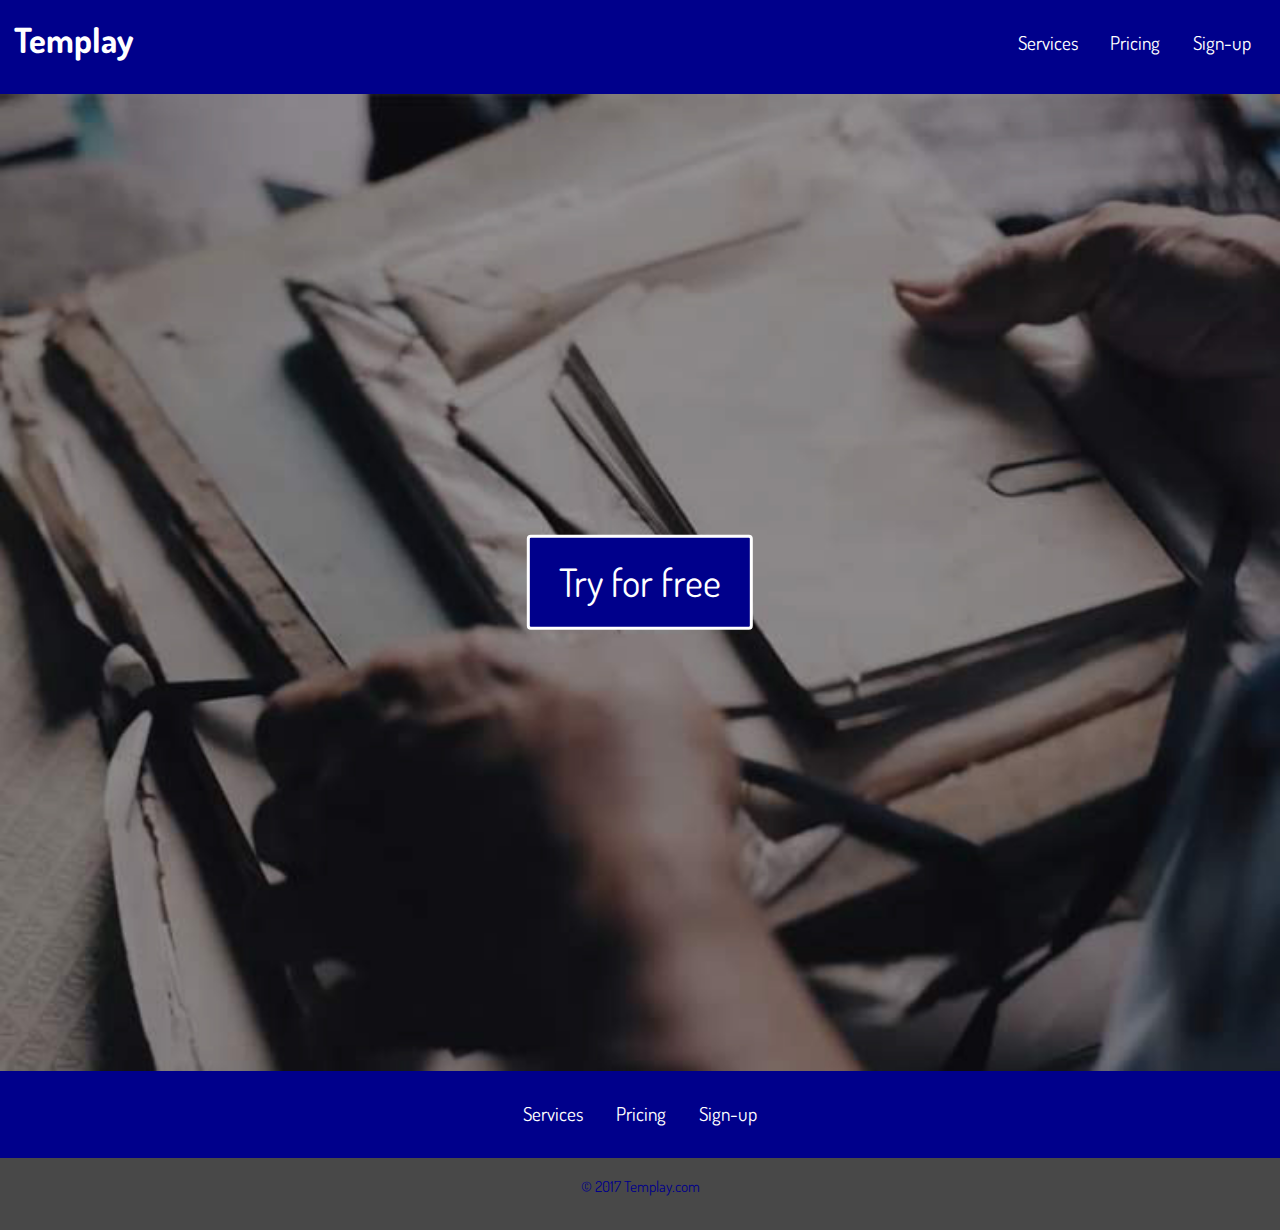
==== pricing.html @ 1aa313bf "Added rest of main content to home page" ====
<!DOCTYPE html>
<html lang="en-ca">
<head>
  <meta charset="utf-8">
  <title>Templay</title>
  <meta name="viewport" content="width=device-width,initial-scale=1">
  <meta name="handheldfriendly" content="true">
  <meta name="mobileoptimized" content="240">
  <link href="css/modules.css" rel="stylesheet">
  <link href="css/grid.css" rel="stylesheet">
  <link href="css/type.css" rel="stylesheet">
  <link href="css/main.css" rel="stylesheet">
  <link href="https://fonts.googleapis.com/css?family=Dosis:400,600" rel="stylesheet">
</head>
<body>

  <header class="grid masthead gutter-1-2 pad-t-1-2 pad-b">
    <nav>
      <h1 class="unit xs-1-3 inline halign-middle"><a href="index.html">Templay</a></h1>
      <ul class="unit xs-2-3 list-group inline right pad-t-1-2">
        <li class="inline halign-middle gutter-1-2"><a href="tour.html">Services</a></li>
        <li class="inline halign-middle gutter-1-2"><a href="pricing.html">Pricing</a></li>
        <li class="inline halign-middle gutter-1-2"><a href="sign-up.html">Sign-up</a></li>
      </ul>
    </nav>
  </header>

  <main>

  </main>

  <footer>
    <div class="relative">
      <img class="img-flex" src="images/bottom-banner-small.jpg" alt="">
      <a class="btn absolute pin-center zetta button-width text-center" href="sign-up.html">Try for free</a>
    </div>
    <div class="grid bot-nav pad-t center-content">
      <ul class="unit list-group inline">
        <li class="inline halign-middle gutter-1-2"><a href="tour.html">Services</a></li>
        <li class="inline halign-middle gutter-1-2"><a href="pricing.html">Pricing</a></li>
        <li class="inline halign-middle gutter-1-2"><a href="sign-up.html">Sign-up</a></li>
      </ul>
    </div>
    <div class="copyright center-content pad-0">
      <p class="micro push-0 pad-t-1-2">&copy; 2017 Templay.com<p>
    <div>
  </footer>

</body>
</html>
---- css/modules.css ----
/*
 * Modulifier || Code released under the UNLICENSE
 * Code under other copyrights & licenses listed below.
 * https://modulifier.web-dev.tools/#responsive;images;list-group;embed;media-object;icons;hidden;positioning;nice-lists;forms;buttons;accessibility;print
 */

@-moz-viewport { width: device-width; scale: 1; }
@-ms-viewport { width: device-width; scale: 1; }
@-o-viewport { width: device-width; scale: 1; }
@-webkit-viewport { width: device-width; scale: 1; }
@viewport { width: device-width; scale: 1; }

html {
  box-sizing: border-box;
  -moz-text-size-adjust: 100%;
  -ms-text-size-adjust: 100%;
  -webkit-text-size-adjust: 100%;
  text-size-adjust: 100%;
}

*, *::before, *::after {
  box-sizing: inherit;
}

body {
  margin: 0;
}

article,
aside,
details,
figcaption,
figure,
footer,
header,
main,
menu,
nav,
section,
summary {
  display: block;
}

audio,
canvas,
progress,
video {
  display: inline-block;
  vertical-align: baseline;
}

template {
  display: none;
}

details {
  cursor: pointer;
}

audio:not([controls]) {
  display: none;
  height: 0;
}

a,
area,
button,
input,
label,
select,
textarea,
[tabindex] {
  -ms-touch-action: manipulation;
  touch-action: manipulation;
}

img {
  border: 0;
}

.img-flex {
  display: block;
  width: 100%;
}

svg {
  fill: currentColor;
}

svg:not(:root) {
  overflow: hidden;
}

svg.img-flex {
  width: 100%;
  height: 100%;
}

.image-replacement, .ir {
  overflow: hidden;
  direction: ltr;
  text-align: left;
  text-indent: 100%;
  white-space: nowrap;
}

.list-group, .list-group-inline, .list-group--inline {
  padding-left: 0;
  list-style-type: none;
}

.list-group > dd {
  margin-left: 0;
}

.list-group-inline::before,
.list-group-inline::after,
.list-group--inline::before,
.list-group--inline::after {
  content: "";
  display: table;
}

.list-group-inline::after,
.list-group--inline::after {
  clear: both;
}

.list-group-inline > li,
.list-group--inline > li {
  display: inline-block;
}

.list-group-inline > dt,
.list-group--inline > dt {
  clear: left;
  float: left;
  width: 11em;
}

.list-group-inline > dd,
.list-group--inline > dd {
  float: left;
  min-width: 12em;
}

.embed {
  margin-left: 0;
  margin-right: 0;
  overflow: hidden;
  position: relative;
  width: 100%;
}

.embed-1by1, .embed--1by1 {
  padding-top: 100%; /* Square */
}

.embed-4by3, .embed--4by3 {
  padding-top: 75%; /* Traditional TV/computer screens */
}

.embed-iso216, .embed--iso216 {
  padding-top: 70.92%; /* A-standard paper sizes */
}

.embed-3by2, .embed--3by2 {
  padding-top: 66.6%; /* Classic 35 mm film & most digital photos, landscape */
}

.embed-2by3, .embed--2by3 {
  padding-top: 150%; /* Classic 35 mm film & most digital photos, portrait */
}

.embed-golden, .embed--golden {
  padding-top: 61.8%; /* The Golden Ratio */
}

.embed-16by9, .embed--16by9 {
  padding-top: 56.25%; /* HD TV */
}

.embed-185by100, .embed--185by100 {
  padding-top: 54.05%; /* Common widescreen cinema */
}

.embed-24by10, .embed--24by10 {
  padding-top: 41.667%; /* Widescreen cinema: 2.4:1 */
}

.embed-3by1, .embed--3by1 {
  padding-top: 33.3333%; /* Panorama photos */
}

.embed-4by1, .embed--4by1 {
  padding-top: 25%; /* Polyvision */
}

.embed-5by1, .embed--5by1 {
  padding-top: 20%; /* Really wide... */
}

.embed-item, .embed__item {
  min-height: 100%;
  left: 0;
  position: absolute;
  top: 0;
  width: 100%;
}

.media {
  overflow: hidden;
}

.media-img, .media__img {
  float: left;
}

.media-img-reversed, .media__img--reversed {
  float: right;
}

.media-img-stacked, .media__img--stacked {
  float: none;
}

.media-body, .media__body {
  overflow: hidden;
  min-width: 12em; /* Slightly less than 200px, responsiveness built in */
}

.icon {
  display: inline-block;
  position: relative;
  background: transparent none no-repeat center center;
  background-size: contain;
  vertical-align: middle;
}

.i-16, .i--16 {
  height: 16px;
  width: 16px;
}

.i-18, .i--18 {
  height: 18px;
  width: 18px;
}

.i-24, .i--24 {
  height: 24px;
  width: 24px;
}

.i-32, .i--32 {
  height: 32px;
  width: 32px;
}

.i-48, .i--48 {
  height: 48px;
  width: 48px;
}

.i-64, .i--64 {
  height: 64px;
  width: 64px;
}

.i-96, .i--96 {
  height: 96px;
  width: 96px;
}

.i-128, .i--128 {
  height: 128px;
  width: 128px;
}

.i-192, .i--192 {
  height: 192px;
  width: 192px;
}

.i-256, .i--256 {
  height: 256px;
  width: 256px;
}

.icon img,
.icon svg {
  left: 0;
  height: 100%;
  position: absolute;
  top: 0;
  width: 100%;
  fill: currentColor;
}

.icon-label {
  vertical-align: middle;
}

.icon-link,
.icon-link:focus,
.icon-link:hover {
  text-decoration: none;
}

[hidden], .hidden {
  /* stylelint-disable declaration-no-important */
  display: none !important;
  visibility: hidden !important;
  /* stylelint-enable */
}

.visually-hidden {
  height: 1px;
  margin: -1px;
  overflow: hidden;
  padding: 0;
  position: absolute;
  width: 1px;
  border: 0;
  clip: rect(0 0 0 0);
}

.visually-hidden.focusable:active, .visually-hidden.focusable:focus {
  height: auto;
  margin: 0;
  overflow: visible;
  position: static;
  width: auto;
  clip: auto;
}

.invisible {
  visibility: hidden;
}

.chop,
.crop {
  overflow: hidden;
}

.truncate {
  max-width: 100%;
  overflow: hidden;
  width: 100%;
  text-overflow: ellipsis;
  white-space: nowrap;
}

.scrollable {
  max-width: 100%;
  overflow-x: auto;
  overflow-y: hidden;
  -webkit-overflow-scrolling: touch;
}

.clearfix::after {
  content: " ";
  display: block;
  clear: both;
}

.left {
  float: left;
}

.right {
  float: right;
}

.center-text,
.center-flow {
  text-align: center;
}

.center-block {
  margin-left: auto;
  margin-right: auto;
}

.no-auto-margins,
.not-centered {
  margin-left: 0 !important;
  margin-right: 0 !important;
}

.center-content,
.center-content-vertical,
.center-contents,
.center-contents-vertical {
  display: -webkit-flex;
  display: -ms-flexbox;
  display: flex;
  -webkit-justify-content: center;
  -ms-flex-pack: center;
  justify-content: center;
  -webkit-align-items: center;
  -ms-flex-align: center;
  align-items: center;
  -webkit-align-content: center;
  -ms-flex-line-pack: center;
  align-content: center;
  -webkit-flex-direction: column wrap;
  -ms-flex-direction: column wrap;
  flex-flow: column wrap;
}

.center-content-start,
.center-content-vertical-start,
.center-contents-start,
.center-contents-vertical-start {
  display: -webkit-flex;
  display: -ms-flexbox;
  display: flex;
  -webkit-justify-content: center;
  -ms-flex-pack: center;
  justify-content: center;
  -webkit-flex-direction: column wrap;
  -ms-flex-direction: column wrap;
  flex-flow: column wrap;
}

.center-content-horizontal,
.center-contents-horizontal {
  display: -webkit-flex;
  display: -ms-flexbox;
  display: flex;
  -webkit-justify-content: center;
  -ms-flex-pack: center;
  justify-content: center;
  -webkit-align-items: center;
  -ms-flex-align: center;
  align-items: center;
  -webkit-align-content: center;
  -ms-flex-line-pack: center;
  align-content: center;
  -webkit-flex-direction: row wrap;
  -ms-flex-direction: row wrap;
  flex-flow: row wrap;
}

.inline {
  display: inline;
}

.block {
  display: block;
}

.inline-block, .ib {
  display: inline-block;
}

.valign-top {
  vertical-align: top;
}

.valign-bottom {
  vertical-align: bottom;
}

.valign-middle {
  vertical-align: middle;
}

.fixed {
  position: fixed;
}

.relative {
  position: relative;
}

[class*="pin-"],
.absolute {
  position: absolute;
}

.static {
  position: static;
}

.zindex-1 {
  z-index: 1;
}

.zindex-2 {
  z-index: 2;
}

.zindex-3 {
  z-index: 3;
}

.zindex-1000 {
  z-index: 1000;
}

.pin-top-left,
.pin-left-top,
.pin-tl,
.pin-lt {
  top: 0;
  left: 0;
}

.pin-top-right,
.pin-right-top,
.pin-tr,
.pin-rt {
  top: 0;
  right: 0;
}

.pin-bottom-left,
.pin-left-bottom,
.pin-bl,
.pin-lb {
  bottom: 0;
  left: 0;
}

.pin-bottom-right,
.pin-right-bottom,
.pin-br,
.pin-rb {
  bottom: 0;
  right: 0;
}

.pin-top-center,
.pin-center-top,
.pin-tc,
.pin-ct {
  left: 50%;
  top: 0;
  transform: translateX(-50%);
}

.pin-bottom-center,
.pin-center-bottom,
.pin-bc,
.pin-cb {
  bottom: 0;
  left: 50%;
  transform: translateX(-50%);
}

.pin-center-left,
.pin-left-center,
.pin-cl,
.pin-lc {
  left: 0;
  top: 50%;
  transform: translateY(-50%);
}

.pin-center-right,
.pin-right-center,
.pin-cr,
.pin-rc {
  right: 0;
  top: 50%;
  transform: translateY(-50%);
}

.pin-center, .pin-c {
  left: 50%;
  top: 50%;
  transform: translate(-50%, -50%);
}

.width-quarter, .w-1-4 {
  width: 25%;
}

.width-half, .w-1-2 {
  width: 50%;
}

.width-full, .w-1 {
  width: 100%;
}

.height-quarter, .h-1-4 {
  height: 25%;
}

.height-half, .h-1-2 {
  height: 50%;
}

.height-full, .h-1 {
  height: 100%;
}

ul {
  list-style-type: none;
}

ul > li::before {
  content: "·";
  float: left;
  margin-left: -1.6em;
  width: 1.3em;
  text-align: right;
}

ol {
  counter-reset: ol-simple-numbers;
  list-style-type: none;
}

ol > li::before {
  float: left;
  margin-left: -1.6em;
  width: 1.3em;
  counter-increment: ol-simple-numbers;
  content: counter(ol-simple-numbers);
  text-align: right;
}

.list-group > li::before,
.list-group-inline > li::before,
.list-group--inline > li::before {
  content: none;
}

/* stylelint-disable no-descending-specificity */

/*
 * (c) Nicolas Gallagher and Jonathan Neal of Normalize.css || MIT License
 *     https://necolas.github.io/normalize.css/
 */

button,
input,
optgroup,
select,
textarea {
  color: inherit;
  font: inherit;
  margin: 0;
}

button,
input {
  overflow: visible;
}

button,
select {
  text-transform: none;
}

button,
html [type="button"],
[type="reset"],
[type="submit"] {
  -webkit-appearance: button;
  cursor: pointer;
}

button[disabled],
html input[disabled] {
  cursor: default;
}

button::-moz-focus-inner,
input::-moz-focus-inner {
  border: 0;
  padding: 0;
}

[type="checkbox"],
[type="radio"] {
  opacity: 0;
  position: absolute;
  height: 1px;
  width: 1px;
}

[type="number"]::-webkit-inner-spin-button,
[type="number"]::-webkit-outer-spin-button {
  height: auto;
}

[type="search"]::-webkit-search-cancel-button,
[type="search"]::-webkit-search-decoration {
  -webkit-appearance: none;
}

fieldset {
  padding-left: 0;
  padding-right: 0;

  border: 0;
  border-top: 2px solid #666;
}

legend {
  color: inherit;
  display: table;
  max-width: 100%;
  padding: 0 .3em 0 0;
  white-space: normal;

  border: 0;

  font-weight: bold;
}

optgroup {
  font-weight: bold;
}

::-webkit-input-placeholder {
  color: inherit;
  opacity: .54;
}

::-webkit-file-upload-button {
  -webkit-appearance: button;
  font: inherit;
}

/* End Normalize.css code */

label,
.label-block {
  display: block;
  cursor: pointer;
}

[type="checkbox"] + label,
[type="radio"] + label,
.label-inline {
  display: inline-block;
}

input:not([type]),
[type="text"],
[type="number"],
[type="search"],
[type="url"],
[type="email"],
[type="password"],
[type="tel"],
[type="datetime-local"],
[type="month"],
[type="week"],
[type="date"],
[type="time"],
[type="range"],
select,
textarea {
  -moz-appearance: none;
  -webkit-appearance: none;
  appearance: none;
}

input,
textarea {
  display: block;
  width: 100%;

  background-color: #fff;
  border: 2px solid #666;
  border-radius: 0;

  vertical-align: middle;
}

label {
  vertical-align: middle;
}

textarea {
  max-width: 100%;
  min-height: 4em;
  overflow: auto;
}

[type="color"] {
  display: inline-block;
  width: 2em;
}

select {
  display: block;
  width: 100%;

  background-image: url("data:image/svg+xml,%3Csvg xmlns='http://www.w3.org/2000/svg' width='256' height='256' viewBox='0 0 256 256'%3E%3Cpath fill='none' stroke='%23000' stroke-miterlimit='10' stroke-width='70' d='M36.3 82.1l91.9 91.8 91.5-91.8'/%3E%3C/svg%3E");
  background-repeat: no-repeat;
  background-position: calc(100% - .4em) center;
  background-size: 18px auto;
  background-color: #fff;
  border: 2px solid #666;
  border-radius: 0;
}

[type="checkbox"] + label::before {
  content: " ";
  display: inline-block;
  height: 1.8em;
  margin-right: .3em;
  position: relative;
  vertical-align: middle;
  top: -.1em;
  width: 1.8em;

  background-color: #fff;
  background-size: cover;
  border: 2px solid #666;

  line-height: inherit;
}

[type="checkbox"]:checked + label::before {
  background-image: url("data:image/svg+xml,%3Csvg xmlns='http://www.w3.org/2000/svg' width='256' height='256' viewBox='0 0 256 256'%3E%3Cpath fill='none' stroke='%23000' stroke-miterlimit='10' stroke-width='50' d='M49.9 130.1l50.8 50.7L206.1 75.2'/%3E%3C/svg%3E");
}

[type="checkbox"]:focus + label::before {
  outline: 3px solid #000;
  z-index: 1000;
}

[type="radio"] + label::before {
  content: " ";
  display: inline-block;
  height: 1.8em;
  margin-right: .3em;
  position: relative;
  vertical-align: middle;
  top: -.1em;
  width: 1.8em;

  background-color: #fff;
  background-size: cover;
  border: 2px solid #666;
  border-radius: 50%;

  line-height: inherit;
}

[type="radio"]:checked + label::before {
  background-image: url("data:image/svg+xml,%3Csvg xmlns='http://www.w3.org/2000/svg' width='256' height='256' viewBox='0 0 256 256'%3E%3Ccircle cx='128' cy='128' r='70.4'/%3E%3C/svg%3E");
}

[type="radio"]:focus + label::before,
[type="radio"] + label:focus::before {
  box-shadow: 0 0 0 3px #000;
  z-index: 1000;
}

[type="range"] {
  border: 0;
  background-color: #fff;
}

[type="range"]::-webkit-slider-runnable-track {
  height: 6px;

  -webkit-appearance: none;
  appearance: none;
  background-color: #ccc;
  border: 0;
  border-radius: 3px;
}

[type="range"]:active::-webkit-slider-runnable-track {
  background-color: #ccc;
}

[type="range"]::-moz-range-track {
  height: 6px;

  -moz-appearance: none;
  appearance: none;
  background-color: #ccc;
  border: 0;
  border-radius: 3px;
}

[type="range"]:active::-moz-range-track {
  background-color: #ccc;
}

[type="range"]::-ms-track {
  height: 6px;

  -ms-appearance: none;
  appearance: none;
  background-color: #ccc;
  border: 0;
  border-radius: 3px;
}

[type="range"]:active::-ms-track {
  background-color: #ccc;
}

[type="range"]::-webkit-slider-thumb {
  margin-top: -4px;
  height: 16px;
  width: 16px;

  -webkit-appearance: none;
  appearance: none;
  background-color: #000;
  border: none;
  border-radius: 50%;
}

[type="range"]:hover::-webkit-slider-thumb {
  background-color: #000;
}

[type="range"]:active::-webkit-slider-thumb {
  background-color: #000;
}

[type="range"]::-moz-range-thumb {
  margin-top: -4px;
  height: 16px;
  width: 16px;

  -webkit-appearance: none;
  appearance: none;
  background-color: #000;
  border: none;
  border-radius: 50%;
}

[type="range"]:hover::-moz-range-thumb {
  background-color: #000;
}

[type="range"]:active::-moz-range-thumb {
  background-color: #000;
}

[type="range"]::-ms-thumb {
  margin-top: -4px;
  height: 16px;
  width: 16px;

  -webkit-appearance: none;
  appearance: none;
  background-color: #000;
  border: none;
  border-radius: 50%;
}

[type="range"]:hover::-ms-thumb {
  background-color: #000;
}

[type="range"]:active::-ms-thumb {
  background-color: #000;
}

[type="checkbox"].hide-custom-input + label::before,
[type="checkbox"] + .hide-custom-input::before,
[type="radio"].hide-custom-input + label::before,
[type="radio"] + .hide-custom-input::before {
  content: none;
  display: none;
}

/* stylelint-enable */

.link-box {
  display: block;
  text-decoration: none;
}

button,
.btn {
  cursor: pointer;
  display: inline-block;
  margin: 0;
  overflow: visible;
  padding: .375em .75em .42em;
  -webkit-appearance: none;
  -moz-appearance: none;
  appearance: none;
  background-color: #333;
  border-radius: 4px;
  border: 3px solid #333;
  color: #fff;
  font: inherit;
  text-decoration: none;
  text-transform: none;
}

button::-moz-focus-inner {
  border: 0;
  padding: 0;
}

button:focus,
button:hover,
.btn:focus,
.btn:hover {
  background-color: #000;
  border-color: #000;
  color: #fff;
}

button[disabled] {
  cursor: default;
}

.btn-light, .btn--light {
  background-color: #e2e2e2;
  border-color: #e2e2e2;
  color: #000;
}

.btn-light:focus,
.btn-light:hover,
.btn--light:focus,
.btn--light:hover {
  background-color: #666;
  border-color: #666;
  color: #fff;
}

.btn-ghost,
.btn--ghost {
  background-color: transparent;
  border-color: #333;
  color: #000;
}

.btn-ghost:focus,
.btn-ghost:hover,
.btn--ghost:focus,
.btn--ghost:hover {
  background-color: #e2e2e2;
  border-color: #000;
  color: #000;
}

.btn-link {
  display: inline;
  padding: 0;
  background-color: transparent;
  border-radius: 0;
  border: 0;
  color: inherit;
}

.btn-link:focus,
.btn-link:hover {
  background-color: transparent;
  color: inherit;
}

a:hover, a:active {
  outline: none;
}

a:focus,
[tabindex="0"]:focus,
details:focus,
summary:focus,
input:focus,
textarea:focus,
button:focus,
select:focus {
  outline: 3px solid #000;
  outline-offset: 0;
}

a:focus, [tabindex="0"]:focus {
  outline-offset: 3px;
}

.skip-links {
  margin: 0;
  padding: 0;
  list-style-type: none;
}

.skip-links > li::before {
  content: none; /* Remove the bullets if nice lists is selected */
}

.skip-links a,
.skip-links button {
  padding: .5em .75em;
  position: absolute;
  top: -10em;
  z-index: 10000; /* To make sure they're always on top */
  background-color: #000;
  border: 0;
  color: #fff;
  font-size: 1.125rem;
  font-weight: bold;
  text-decoration: none;
}

.skip-links a:focus,
.skip-links button:focus {
  outline-offset: 3px;
  top: 0;
}

[aria-busy="true"] {
  cursor: progress;
}

[aria-controls] {
  cursor: pointer;
}

[aria-disabled] {
  cursor: default;
}

.print-only {
  display: none;
  visibility: hidden;
}

@media print {

  .no-print {
    display: none;
    visibility: hidden;
  }

  .print-only {
    display: block;
    visibility: visible;
  }

  /*
   * (c) HTML5 Boilerplate || MIT License
   *     https://html5boilerplate.com/
   */

  /* stylelint-disable declaration-no-important */

  *, *::before, *::after, *::first-letter, *::first-line {
    background: none transparent !important;
    color: #000 !important;
    box-shadow: none !important;
    text-shadow: none !important;
  }

  /* stylelint-enable */

  a, a:visited {
    text-decoration: underline;
  }

  a[href]::after {
    content: " (" attr(href) ")";
  }

  abbr[title]::after {
    content: " (" attr(title) ")";
  }

  a[href^="#"]::after,
  a[href^="javascript:"]::after {
    content: "";
  }

  pre, blockquote {
    page-break-inside: avoid;
  }

  thead {
    display: table-header-group;
  }

  tr, img {
    page-break-inside: avoid;
  }

  p, h1, h2, h3, h4, h5, h6 {
    orphans: 3;
    widows: 3;
  }

  h1, h2, h3, h4, h5, h6 {
    page-break-after: avoid;
  }

  /* End HTML5 Boilerplate code */
}
---- css/type.css ----
/*
  Typografier || Code released under the UNLICENSE
  https://typografier.web-dev.tools/#0,100,1.3,1.067,0;38,110,1.4,1.125,1;60,120,1.5,1.125,1;90,130,1.5,1.125,1
*/

html {
  font-size: 100%;
  line-height: 1.3;
}

a {
  background-color: transparent;
  -webkit-text-decoration-skip: objects;
}

sub,
sup {
  font-size: 75%;
  line-height: 1px;
  position: relative;
  vertical-align: baseline;
}

sup {
  top: -.5em;
}

sub {
  bottom: -.25em;
}

pre,
code,
kbd,
samp {
  font-size: 100%;
}

abbr[title] {
  border-bottom: none;
  text-decoration: underline;
  text-decoration: underline dotted;
}

b,
strong {
  font-weight: bold;
}

dfn,
caption {
  font-style: italic;
}

hr {
  border: 0;
  border-top: 2px solid #000;
  height: 0;
}

table {
  border-collapse: collapse;
  border-spacing: 0;
  width: 100%;
  table-layout: fixed;
}

caption {
  text-align: left;
}

th,
td {
  border-bottom: 1px solid #000;
  text-align: left;
  vertical-align: top;
}

thead th {
  vertical-align: bottom;

  border-bottom-width: 2px;
}

.text-left {
  text-align: left;
}

.text-right {
  text-align: right;
}

.text-center {
  text-align: center;
}

.normal {
  font-weight: normal;
  font-style: normal;
}

.not-bold {
  font-weight: normal;
}

.not-italic {
  font-style: normal;
}

.bold {
  font-weight: bold;
}

.italic {
  font-style: italic;
}

.text-upper {
  text-transform: uppercase;
}

.text-lower {
  text-transform: lowercase;
}

.wrapper {
  margin-left: auto;
  margin-right: auto;
  max-width: 52em;
  width: 100%;
}

.wrapper-no-center {
  max-width: 52em;
  width: 100%;
}

.max-length {
  margin-left: auto;
  margin-right: auto;
  max-width: 36em;
  width: 100%;
}

.max-length-no-center {
  max-width: 36em;
  width: 100%;
}

h1,
h2,
h3,
h4,
h5,
h6,
p,
ul,
ol,
dl,
dd,
figure,
blockquote,
details,
hr,
fieldset,
pre,
table,
caption {
  margin: 0 0 1.3rem;
}

.yotta {
  font-size: 1.5745rem;
  line-height: 2.275rem;
}

.zetta {
  font-size: 1.4757rem;
  line-height: 1.95rem;
}

h1,
.exa {
  font-size: 1.383rem;
  line-height: 1.95rem;
}

h2,
.peta {
  font-size: 1.2962rem;
  line-height: 1.95rem;
}

h3,
.tera {
  font-size: 1.2148rem;
  line-height: 1.625rem;
}

h4,
.giga {
  font-size: 1.1385rem;
  line-height: 1.625rem;
}

h5,
.mega {
  font-size: 1.067rem;
  line-height: 1.625rem;
}

h6,
.kilo,
input,
textarea {
  font-size: 1rem;
  line-height: 1.3rem;
}

small,
.milli {
  font-size: .9372rem;
  line-height: 1.3rem;
}

.micro {
  font-size: .8784rem;
  line-height: 1.3rem;
}

ul {
  padding-left: 1em;
}

ol {
  padding-left: 1.6em;
}

input,
option,
select {
  height: calc(1.3rem + .1625rem + .1625rem);
}

[type="color"] {
  width: calc(1.3rem + .1625rem + .1625rem);
}

[type="checkbox"],
[type="radio"] {
  display: inline-block;
  height: auto;
}

.push {
  margin-bottom: 1.3rem;
}

.push-none,
.push-0 {
  margin-bottom: 0;
}

.push-double,
.push-2 {
  margin-bottom: 2.6rem;
}

.push-half,
.push-1-2 {
  margin-bottom: .65rem;
}

.push-quarter,
.push-1-4 {
  margin-bottom: .325rem;
}

.push-eighth,
.push-1-8 {
  margin-bottom: .1625rem;
}

.push-right-eighth,
.push-r-1-8 {
  margin-right: .1625rem;
}

.push-right-quarter,
.push-r-1-4 {
  margin-right: .325rem;
}

.push-right-half,
.push-r-1-2 {
  margin-right: .65rem;
}

.push-right,
.push-r {
  margin-right: 1.3rem;
}

.pad-top,
.pad-t {
  padding-top: 1.3rem;
}

.pad-bottom,
.pad-b {
  padding-bottom: 1.3rem;
}

.pad-top-double,
.pad-t-2 {
  padding-top: 2.6rem;
}

.pad-bottom-double,
.pad-b-2 {
  padding-bottom: 2.6rem;
}

.pad-top-half,
.pad-t-1-2 {
  padding-top: .65rem;
}

.pad-bottom-half,
.pad-b-1-2 {
  padding-bottom: .65rem;
}

.pad-top-quarter,
.pad-t-1-4 {
  padding-top: .325rem;
}

.pad-bottom-quarter,
.pad-b-1-4 {
  padding-bottom: .325rem;
}

.pad-top-eighth,
.pad-t-1-8 {
  padding-top: .1625rem;
}

.pad-bottom-eighth,
.pad-b-1-8 {
  padding-bottom: .1625rem;
}

.island {
  padding: 1.3rem;
}

.island-double,
.island-2 {
  padding: 2.6rem;
}

.island-half,
.island-1-2 {
  padding: .65rem;
}

.island-quarter,
.island-1-4,
td,
table th {
  padding: .325rem;
}

.island-eighth,
.island-1-8,
input:not([type="checkbox"]),
input:not([type="radio"]),
textarea {
  padding: .1625rem;
}

.gutter {
  padding-left: 1.3rem;
  padding-right: 1.3rem;
}

.gutter-double,
.gutter-2 {
  padding-left: 2.6rem;
  padding-right: 2.6rem;
}

.gutter-half,
.gutter-1-2 {
  padding-left: .65rem;
  padding-right: .65rem;
}

.gutter-quarter,
.gutter-1-4,
caption {
  padding-left: .325rem;
  padding-right: .325rem;
}

.gutter-eighth,
.gutter-1-8 {
  padding-left: .1625rem;
  padding-right: .1625rem;
}

select {
  padding: 0 .1625rem;
}

fieldset {
  padding: .325rem 0;

  border: 0;
  border-top: 2px solid #000;
}

legend {
  padding-right: .325rem;
}

@media only screen and (min-width: 38em) {

  html {
    font-size: 110%;
    line-height: 1.4;
  }

  h1,
  h2,
  h3,
  h4,
  h5,
  h6,
  p,
  ul,
  ol,
  dl,
  dd,
  figure,
  blockquote,
  details,
  hr,
  fieldset,
  pre,
  table,
  caption {
    margin: 0 0 1.4rem;
  }

  .yotta {
    font-size: 2.2807rem;
    line-height: 3.15rem;
  }

  .zetta {
    font-size: 2.0273rem;
    line-height: 2.8rem;
  }

  h1,
  .exa {
    font-size: 1.802rem;
    line-height: 2.45rem;
  }

  h2,
  .peta {
    font-size: 1.6018rem;
    line-height: 2.1rem;
  }

  h3,
  .tera {
    font-size: 1.4238rem;
    line-height: 2.1rem;
  }

  h4,
  .giga {
    font-size: 1.2656rem;
    line-height: 1.75rem;
  }

  h5,
  .mega {
    font-size: 1.125rem;
    line-height: 1.75rem;
  }

  h6,
  .kilo,
  input,
  textarea {
    font-size: 1rem;
    line-height: 1.4rem;
  }

  small,
  .milli {
    font-size: .8889rem;
    line-height: 1.4rem;
  }

  .micro {
    font-size: .7901rem;
    line-height: 1.4rem;
  }

  ul,
  ol {
    padding-left: 0;
  }

  ul ul,
  ol ul {
    padding-left: 1em;
  }

  ol ol,
  ul ol {
    padding-left: 1.6em;
  }

  .hang-punc {
    float: left;
    margin-left: -1.4em;
    text-align: right;
    width: 1.3em;
  }

  table {
    margin-left: -.35rem;
    margin-right: -.35rem;
    width: calc(100% + .35rem + .35rem);
  }

  input,
  option,
  select {
    height: calc(1.4rem + .175rem + .175rem);
  }

  [type="color"] {
    width: calc(1.4rem + .175rem + .175rem);
  }

  [type="checkbox"],
  [type="radio"] {
    display: inline-block;
    height: auto;
  }

  .push {
    margin-bottom: 1.4rem;
  }

  .push-none,
  .push-0 {
    margin-bottom: 0;
  }

  .push-double,
  .push-2 {
    margin-bottom: 2.8rem;
  }

  .push-half,
  .push-1-2 {
    margin-bottom: .7rem;
  }

  .push-quarter,
  .push-1-4 {
    margin-bottom: .35rem;
  }

  .push-eighth,
  .push-1-8 {
    margin-bottom: .175rem;
  }

  .push-right-eighth,
  .push-r-1-8 {
    margin-right: .175rem;
  }

  .push-right-quarter,
  .push-r-1-4 {
    margin-right: .35rem;
  }

  .push-right-half,
  .push-r-1-2 {
    margin-right: .7rem;
  }

  .push-right,
  .push-r {
    margin-right: 1.4rem;
  }

  .pad-top,
  .pad-t {
    padding-top: 1.4rem;
  }

  .pad-bottom,
  .pad-b {
    padding-bottom: 1.4rem;
  }

  .pad-top-double,
  .pad-t-2 {
    padding-top: 2.8rem;
  }

  .pad-bottom-double,
  .pad-b-2 {
    padding-bottom: 2.8rem;
  }

  .pad-top-half,
  .pad-t-1-2 {
    padding-top: .7rem;
  }

  .pad-bottom-half,
  .pad-b-1-2 {
    padding-bottom: .7rem;
  }

  .pad-top-quarter,
  .pad-t-1-4 {
    padding-top: .35rem;
  }

  .pad-bottom-quarter,
  .pad-b-1-4 {
    padding-bottom: .35rem;
  }

  .pad-top-eighth,
  .pad-t-1-8 {
    padding-top: .175rem;
  }

  .pad-bottom-eighth,
  .pad-b-1-8 {
    padding-bottom: .175rem;
  }

  .island {
    padding: 1.4rem;
  }

  .island-double,
  .island-2 {
    padding: 2.8rem;
  }

  .island-half,
  .island-1-2 {
    padding: .7rem;
  }

  .island-quarter,
  .island-1-4,
  td,
  table th {
    padding: .35rem;
  }

  .island-eighth,
  .island-1-8,
  input:not([type="checkbox"]),
  input:not([type="radio"]),
  textarea {
    padding: .175rem;
  }

  .gutter {
    padding-left: 1.4rem;
    padding-right: 1.4rem;
  }

  .gutter-double,
  .gutter-2 {
    padding-left: 2.8rem;
    padding-right: 2.8rem;
  }

  .gutter-half,
  .gutter-1-2 {
    padding-left: .7rem;
    padding-right: .7rem;
  }

  .gutter-quarter,
  .gutter-1-4,
  caption {
    padding-left: .35rem;
    padding-right: .35rem;
  }

  .gutter-eighth,
  .gutter-1-8 {
    padding-left: .175rem;
    padding-right: .175rem;
  }

  select {
    padding: 0 .175rem;
  }

  fieldset {
    padding: .35rem 0;

    border: 0;
    border-top: 2px solid #000;
  }

  legend {
    padding-right: .35rem;
  }

}

@media only screen and (min-width: 60em) {

  html {
    font-size: 120%;
    line-height: 1.5;
  }

  h1,
  h2,
  h3,
  h4,
  h5,
  h6,
  p,
  ul,
  ol,
  dl,
  dd,
  figure,
  blockquote,
  details,
  hr,
  fieldset,
  pre,
  table,
  caption {
    margin: 0 0 1.5rem;
  }

  .yotta {
    font-size: 2.2807rem;
    line-height: 3rem;
  }

  .zetta {
    font-size: 2.0273rem;
    line-height: 3rem;
  }

  h1,
  .exa {
    font-size: 1.802rem;
    line-height: 2.625rem;
  }

  h2,
  .peta {
    font-size: 1.6018rem;
    line-height: 2.25rem;
  }

  h3,
  .tera {
    font-size: 1.4238rem;
    line-height: 1.875rem;
  }

  h4,
  .giga {
    font-size: 1.2656rem;
    line-height: 1.875rem;
  }

  h5,
  .mega {
    font-size: 1.125rem;
    line-height: 1.5rem;
  }

  h6,
  .kilo,
  input,
  textarea {
    font-size: 1rem;
    line-height: 1.5rem;
  }

  small,
  .milli {
    font-size: .8889rem;
    line-height: 1.5rem;
  }

  .micro {
    font-size: .7901rem;
    line-height: 1.5rem;
  }

  ul,
  ol {
    padding-left: 0;
  }

  ul ul,
  ol ul {
    padding-left: 1em;
  }

  ol ol,
  ul ol {
    padding-left: 1.6em;
  }

  .hang-punc {
    float: left;
    margin-left: -1.4em;
    text-align: right;
    width: 1.3em;
  }

  table {
    margin-left: -.375rem;
    margin-right: -.375rem;
    width: calc(100% + .375rem + .375rem);
  }

  input,
  option,
  select {
    height: calc(1.5rem + .1875rem + .1875rem);
  }

  [type="color"] {
    width: calc(1.5rem + .1875rem + .1875rem);
  }

  [type="checkbox"],
  [type="radio"] {
    display: inline-block;
    height: auto;
  }

  .push {
    margin-bottom: 1.5rem;
  }

  .push-none,
  .push-0 {
    margin-bottom: 0;
  }

  .push-double,
  .push-2 {
    margin-bottom: 3rem;
  }

  .push-half,
  .push-1-2 {
    margin-bottom: .75rem;
  }

  .push-quarter,
  .push-1-4 {
    margin-bottom: .375rem;
  }

  .push-eighth,
  .push-1-8 {
    margin-bottom: .1875rem;
  }

  .push-right-eighth,
  .push-r-1-8 {
    margin-right: .1875rem;
  }

  .push-right-quarter,
  .push-r-1-4 {
    margin-right: .375rem;
  }

  .push-right-half,
  .push-r-1-2 {
    margin-right: .75rem;
  }

  .push-right,
  .push-r {
    margin-right: 1.5rem;
  }

  .pad-top,
  .pad-t {
    padding-top: 1.5rem;
  }

  .pad-bottom,
  .pad-b {
    padding-bottom: 1.5rem;
  }

  .pad-top-double,
  .pad-t-2 {
    padding-top: 3rem;
  }

  .pad-bottom-double,
  .pad-b-2 {
    padding-bottom: 3rem;
  }

  .pad-top-half,
  .pad-t-1-2 {
    padding-top: .75rem;
  }

  .pad-bottom-half,
  .pad-b-1-2 {
    padding-bottom: .75rem;
  }

  .pad-top-quarter,
  .pad-t-1-4 {
    padding-top: .375rem;
  }

  .pad-bottom-quarter,
  .pad-b-1-4 {
    padding-bottom: .375rem;
  }

  .pad-top-eighth,
  .pad-t-1-8 {
    padding-top: .1875rem;
  }

  .pad-bottom-eighth,
  .pad-b-1-8 {
    padding-bottom: .1875rem;
  }

  .island {
    padding: 1.5rem;
  }

  .island-double,
  .island-2 {
    padding: 3rem;
  }

  .island-half,
  .island-1-2 {
    padding: .75rem;
  }

  .island-quarter,
  .island-1-4,
  td,
  table th {
    padding: .375rem;
  }

  .island-eighth,
  .island-1-8,
  input:not([type="checkbox"]),
  input:not([type="radio"]),
  textarea {
    padding: .1875rem;
  }

  .gutter {
    padding-left: 1.5rem;
    padding-right: 1.5rem;
  }

  .gutter-double,
  .gutter-2 {
    padding-left: 3rem;
    padding-right: 3rem;
  }

  .gutter-half,
  .gutter-1-2 {
    padding-left: .75rem;
    padding-right: .75rem;
  }

  .gutter-quarter,
  .gutter-1-4,
  caption {
    padding-left: .375rem;
    padding-right: .375rem;
  }

  .gutter-eighth,
  .gutter-1-8 {
    padding-left: .1875rem;
    padding-right: .1875rem;
  }

  select {
    padding: 0 .1875rem;
  }

  fieldset {
    padding: .375rem 0;

    border: 0;
    border-top: 2px solid #000;
  }

  legend {
    padding-right: .375rem;
  }

}

@media only screen and (min-width: 90em) {

  html {
    font-size: 130%;
    line-height: 1.5;
  }

  h1,
  h2,
  h3,
  h4,
  h5,
  h6,
  p,
  ul,
  ol,
  dl,
  dd,
  figure,
  blockquote,
  details,
  hr,
  fieldset,
  pre,
  table,
  caption {
    margin: 0 0 1.5rem;
  }

  .yotta {
    font-size: 2.2807rem;
    line-height: 3rem;
  }

  .zetta {
    font-size: 2.0273rem;
    line-height: 3rem;
  }

  h1,
  .exa {
    font-size: 1.802rem;
    line-height: 2.625rem;
  }

  h2,
  .peta {
    font-size: 1.6018rem;
    line-height: 2.25rem;
  }

  h3,
  .tera {
    font-size: 1.4238rem;
    line-height: 1.875rem;
  }

  h4,
  .giga {
    font-size: 1.2656rem;
    line-height: 1.875rem;
  }

  h5,
  .mega {
    font-size: 1.125rem;
    line-height: 1.5rem;
  }

  h6,
  .kilo,
  input,
  textarea {
    font-size: 1rem;
    line-height: 1.5rem;
  }

  small,
  .milli {
    font-size: .8889rem;
    line-height: 1.5rem;
  }

  .micro {
    font-size: .7901rem;
    line-height: 1.5rem;
  }

  ul,
  ol {
    padding-left: 0;
  }

  ul ul,
  ol ul {
    padding-left: 1em;
  }

  ol ol,
  ul ol {
    padding-left: 1.6em;
  }

  .hang-punc {
    float: left;
    margin-left: -1.4em;
    text-align: right;
    width: 1.3em;
  }

  table {
    margin-left: -.375rem;
    margin-right: -.375rem;
    width: calc(100% + .375rem + .375rem);
  }

  input,
  option,
  select {
    height: calc(1.5rem + .1875rem + .1875rem);
  }

  [type="color"] {
    width: calc(1.5rem + .1875rem + .1875rem);
  }

  [type="checkbox"],
  [type="radio"] {
    display: inline-block;
    height: auto;
  }

  .push {
    margin-bottom: 1.5rem;
  }

  .push-none,
  .push-0 {
    margin-bottom: 0;
  }

  .push-double,
  .push-2 {
    margin-bottom: 3rem;
  }

  .push-half,
  .push-1-2 {
    margin-bottom: .75rem;
  }

  .push-quarter,
  .push-1-4 {
    margin-bottom: .375rem;
  }

  .push-eighth,
  .push-1-8 {
    margin-bottom: .1875rem;
  }

  .push-right-eighth,
  .push-r-1-8 {
    margin-right: .1875rem;
  }

  .push-right-quarter,
  .push-r-1-4 {
    margin-right: .375rem;
  }

  .push-right-half,
  .push-r-1-2 {
    margin-right: .75rem;
  }

  .push-right,
  .push-r {
    margin-right: 1.5rem;
  }

  .pad-top,
  .pad-t {
    padding-top: 1.5rem;
  }

  .pad-bottom,
  .pad-b {
    padding-bottom: 1.5rem;
  }

  .pad-top-double,
  .pad-t-2 {
    padding-top: 3rem;
  }

  .pad-bottom-double,
  .pad-b-2 {
    padding-bottom: 3rem;
  }

  .pad-top-half,
  .pad-t-1-2 {
    padding-top: .75rem;
  }

  .pad-bottom-half,
  .pad-b-1-2 {
    padding-bottom: .75rem;
  }

  .pad-top-quarter,
  .pad-t-1-4 {
    padding-top: .375rem;
  }

  .pad-bottom-quarter,
  .pad-b-1-4 {
    padding-bottom: .375rem;
  }

  .pad-top-eighth,
  .pad-t-1-8 {
    padding-top: .1875rem;
  }

  .pad-bottom-eighth,
  .pad-b-1-8 {
    padding-bottom: .1875rem;
  }

  .island {
    padding: 1.5rem;
  }

  .island-double,
  .island-2 {
    padding: 3rem;
  }

  .island-half,
  .island-1-2 {
    padding: .75rem;
  }

  .island-quarter,
  .island-1-4,
  td,
  table th {
    padding: .375rem;
  }

  .island-eighth,
  .island-1-8,
  input:not([type="checkbox"]),
  input:not([type="radio"]),
  textarea {
    padding: .1875rem;
  }

  .gutter {
    padding-left: 1.5rem;
    padding-right: 1.5rem;
  }

  .gutter-double,
  .gutter-2 {
    padding-left: 3rem;
    padding-right: 3rem;
  }

  .gutter-half,
  .gutter-1-2 {
    padding-left: .75rem;
    padding-right: .75rem;
  }

  .gutter-quarter,
  .gutter-1-4,
  caption {
    padding-left: .375rem;
    padding-right: .375rem;
  }

  .gutter-eighth,
  .gutter-1-8 {
    padding-left: .1875rem;
    padding-right: .1875rem;
  }

  select {
    padding: 0 .1875rem;
  }

  fieldset {
    padding: .375rem 0;

    border: 0;
    border-top: 2px solid #000;
  }

  legend {
    padding-right: .375rem;
  }

}
---- css/main.css ----
html {
  font-family: 'Dosis', sans-serif;
}

h1 {
  margin: 0;
}

.btn {
  background-color: darkblue;
  border-color: white;
}

.button-width {
  min-width: 10rem;
}

header {
  background-color: darkblue;
}

a {
  text-decoration: none;
  color: white;
}

.banner-text {
  color: white;
}

.white-text {
  color: white;
}

.masthead {
  background-color: darkblue;
  color: white;
}

.bot-nav {
  background-color: darkblue;
}

.copyright {
  background-color: 	#484848;
  color: white;
}

.dark-text {
  color: darkblue;
}

p {
  color: darkblue;
}

.darkbox {
  background-color: silver;
}
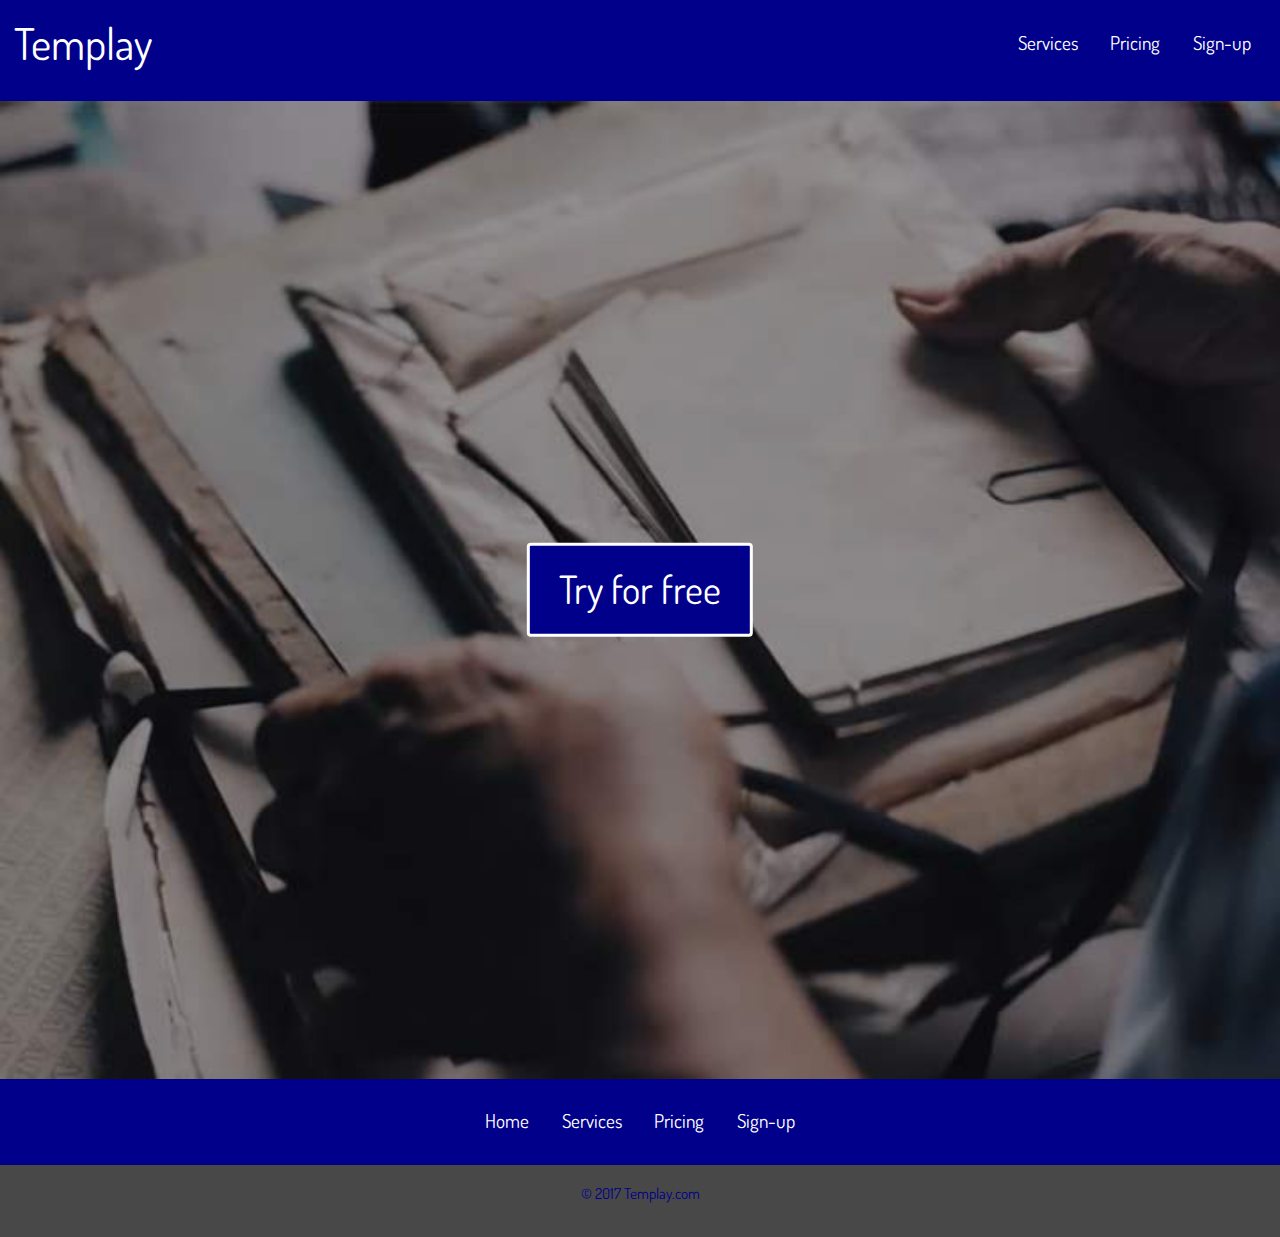
==== commit cc2d61a4: "changed h1 in header to <a>" ====
--- a/pricing.html
+++ b/pricing.html
@@ -2,7 +2,7 @@
 <html lang="en-ca">
 <head>
   <meta charset="utf-8">
-  <title>Templay</title>
+  <title>Pricing</title>
   <meta name="viewport" content="width=device-width,initial-scale=1">
   <meta name="handheldfriendly" content="true">
   <meta name="mobileoptimized" content="240">
@@ -16,7 +16,7 @@
 
   <header class="grid masthead gutter-1-2 pad-t-1-2 pad-b">
     <nav>
-      <h1 class="unit xs-1-3 inline halign-middle"><a href="index.html">Templay</a></h1>
+      <a class="unit xs-1-3 inline halign-middle yotta inline halign-middle" href="index.html">Templay</a>
       <ul class="unit xs-2-3 list-group inline right pad-t-1-2">
         <li class="inline halign-middle gutter-1-2"><a href="tour.html">Services</a></li>
         <li class="inline halign-middle gutter-1-2"><a href="pricing.html">Pricing</a></li>
@@ -36,6 +36,7 @@
     </div>
     <div class="grid bot-nav pad-t center-content">
       <ul class="unit list-group inline">
+        <li class="inline halign-middle gutter-1-2"><a href="index.html">Home</a></li>
         <li class="inline halign-middle gutter-1-2"><a href="tour.html">Services</a></li>
         <li class="inline halign-middle gutter-1-2"><a href="pricing.html">Pricing</a></li>
         <li class="inline halign-middle gutter-1-2"><a href="sign-up.html">Sign-up</a></li>
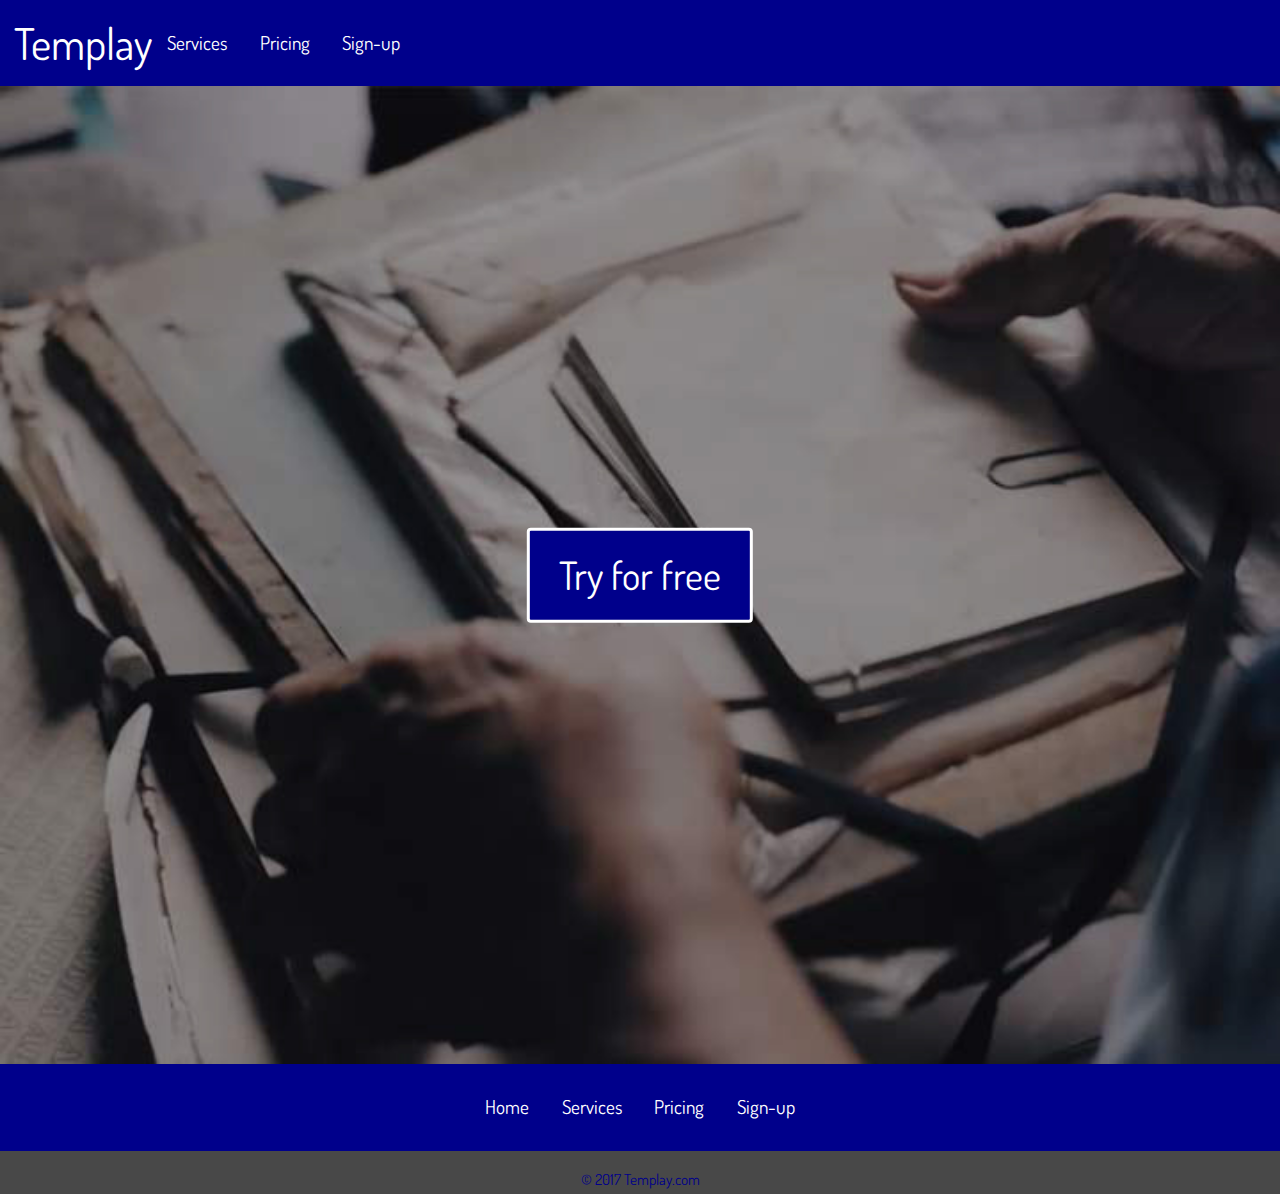
==== commit e0f36403: "fixed issue with grids and units" ====
--- a/pricing.html
+++ b/pricing.html
@@ -14,10 +14,10 @@
 </head>
 <body>
 
-  <header class="grid masthead gutter-1-2 pad-t-1-2 pad-b">
+  <header class="grid masthead pad-t-1-2 gutter-1-2">
     <nav>
-      <a class="unit xs-1-3 inline halign-middle yotta inline halign-middle" href="index.html">Templay</a>
-      <ul class="unit xs-2-3 list-group inline right pad-t-1-2">
+      <a class="unit xs-1-4 inline halign-middle yotta inline halign-middle" href="index.html">Templay</a>
+      <ul class="unit xs-3-4 list-group inline pad-t-1-2 text-right pad-r-0">
         <li class="inline halign-middle gutter-1-2"><a href="tour.html">Services</a></li>
         <li class="inline halign-middle gutter-1-2"><a href="pricing.html">Pricing</a></li>
         <li class="inline halign-middle gutter-1-2"><a href="sign-up.html">Sign-up</a></li>
@@ -43,8 +43,8 @@
       </ul>
     </div>
     <div class="copyright center-content pad-0">
-      <p class="micro push-0 pad-t-1-2">&copy; 2017 Templay.com<p>
-    <div>
+      <p class="micro push-0 pad-t-1-2">&copy; 2017 Templay.com</p>
+    </div>
   </footer>
 
 </body>
--- a/css/grid.css
+++ b/css/grid.css
@@ -0,0 +1,496 @@
+/*
+  Gridifier || Code released under the UNLICENSE
+  https://gridifier.web-dev.tools/#xs,4,0,0,0;s,4,25,0,0;m,4,38,1,1;l,4,60,1,1
+*/
+
+.grid {
+  margin: 0;
+  padding: 0;
+  letter-spacing: -.31em;
+  text-rendering: optimizeSpeed;
+  display: -webkit-flex;
+  display: -ms-flexbox;
+  display: flex;
+  -webkit-flex-flow: row wrap;
+  -ms-flex-flow: row wrap;
+  flex-flow: row wrap;
+}
+
+.grid-bottom {
+  -webkit-align-items: flex-end;
+  -ms-align-items: flex-end;
+  align-items: flex-end;
+}
+
+.grid-middle {
+  -webkit-align-items: center;
+  -ms-align-items: center;
+  align-items: center;
+}
+
+.grid-stretch {
+  -webkit-align-items: stretch;
+  -ms-align-items: stretch;
+  align-items: stretch;
+}
+
+.opera-only :-o-prefocus,
+.grid {
+  word-spacing: -.43em;
+}
+
+.unit {
+  letter-spacing: normal;
+  text-rendering: auto;
+  vertical-align: top;
+  word-spacing: normal;
+  display: inline-block;
+  visibility: visible;
+}
+
+.grid-bottom .unit {
+  vertical-align: bottom;
+}
+
+.grid-middle .unit {
+  vertical-align: middle;
+}
+
+[class*="unit-push-"],
+[class*="unit-pull-"] {
+  position: relative;
+}
+
+.unit-xs-hidden {
+  display: none;
+  visibility: hidden;
+}
+
+.unit-xs-centered {
+  margin: 0 auto;
+}
+
+.unit-xs-1,
+.xs-1 {
+  display: block;
+  visibility: visible;
+  width: 100%;
+}
+
+.unit-xs-1-2,
+.xs-1-2 {
+  width: 50%;
+}
+
+.unit-xs-1-3,
+.xs-1-3 {
+  width: 33.3333%;
+}
+
+.unit-xs-2-3,
+.xs-2-3 {
+  width: 66.6667%;
+}
+
+.unit-xs-1-4,
+.xs-1-4 {
+  width: 25%;
+}
+
+.unit-xs-3-4,
+.xs-3-4 {
+  width: 75%;
+}
+
+.unit-xs-1-2,
+.xs-1-2,
+.unit-xs-1-3,
+.xs-1-3,
+.unit-xs-2-3,
+.xs-2-3,
+.unit-xs-1-4,
+.xs-1-4,
+.unit-xs-3-4,
+.xs-3-4 {
+  display: inline-block;
+  visibility: visible;
+}
+
+@media only screen and (min-width: 25em) {
+
+  .unit-s-hidden {
+    display: none;
+    visibility: hidden;
+  }
+
+  .unit-s-centered {
+    margin: 0 auto;
+  }
+
+  .unit-s-1,
+  .s-1 {
+    display: block;
+    visibility: visible;
+    width: 100%;
+  }
+
+  .unit-s-1-2,
+  .s-1-2 {
+    width: 50%;
+  }
+
+  .unit-s-1-3,
+  .s-1-3 {
+    width: 33.3333%;
+  }
+
+  .unit-s-2-3,
+  .s-2-3 {
+    width: 66.6667%;
+  }
+
+  .unit-s-1-4,
+  .s-1-4 {
+    width: 25%;
+  }
+
+  .unit-s-3-4,
+  .s-3-4 {
+    width: 75%;
+  }
+
+  .unit-s-1-2,
+  .s-1-2,
+  .unit-s-1-3,
+  .s-1-3,
+  .unit-s-2-3,
+  .s-2-3,
+  .unit-s-1-4,
+  .s-1-4,
+  .unit-s-3-4,
+  .s-3-4 {
+    display: inline-block;
+    visibility: visible;
+  }
+
+}
+
+@media only screen and (min-width: 38em) {
+
+  .unit-m-hidden {
+    display: none;
+    visibility: hidden;
+  }
+
+  .unit-m-centered {
+    margin: 0 auto;
+  }
+
+  .unit-m-1,
+  .m-1 {
+    display: block;
+    visibility: visible;
+    width: 100%;
+  }
+
+  .unit-offset-m-0 {
+    margin-left: 0;
+  }
+
+  .unit-push-m-0,
+  .unit-pull-m-0 {
+    left: 0;
+  }
+
+  .unit-m-1-2,
+  .m-1-2 {
+    width: 50%;
+  }
+
+  .unit-offset-m-1-2 {
+    margin-left: 50%;
+  }
+
+  .unit-push-m-1-2 {
+    left: 50%;
+  }
+
+  .unit-pull-m-1-2 {
+    left: -50%;
+  }
+
+  .unit-m-1-3,
+  .m-1-3 {
+    width: 33.3333%;
+  }
+
+  .unit-offset-m-1-3 {
+    margin-left: 33.3333%;
+  }
+
+  .unit-push-m-1-3 {
+    left: 33.3333%;
+  }
+
+  .unit-pull-m-1-3 {
+    left: -33.3333%;
+  }
+
+  .unit-m-2-3,
+  .m-2-3 {
+    width: 66.6667%;
+  }
+
+  .unit-offset-m-2-3 {
+    margin-left: 66.6667%;
+  }
+
+  .unit-push-m-2-3 {
+    left: 66.6667%;
+  }
+
+  .unit-pull-m-2-3 {
+    left: -66.6667%;
+  }
+
+  .unit-m-1-4,
+  .m-1-4 {
+    width: 25%;
+  }
+
+  .unit-offset-m-1-4 {
+    margin-left: 25%;
+  }
+
+  .unit-push-m-1-4 {
+    left: 25%;
+  }
+
+  .unit-pull-m-1-4 {
+    left: -25%;
+  }
+
+  .unit-m-3-4,
+  .m-3-4 {
+    width: 75%;
+  }
+
+  .unit-offset-m-3-4 {
+    margin-left: 75%;
+  }
+
+  .unit-push-m-3-4 {
+    left: 75%;
+  }
+
+  .unit-pull-m-3-4 {
+    left: -75%;
+  }
+
+  .unit-m-1-2,
+  .m-1-2,
+  .unit-m-1-3,
+  .m-1-3,
+  .unit-m-2-3,
+  .m-2-3,
+  .unit-m-1-4,
+  .m-1-4,
+  .unit-m-3-4,
+  .m-3-4 {
+    display: inline-block;
+    visibility: visible;
+  }
+
+}
+
+@media only screen and (min-width: 60em) {
+
+  .unit-l-hidden {
+    display: none;
+    visibility: hidden;
+  }
+
+  .unit-l-centered {
+    margin: 0 auto;
+  }
+
+  .unit-l-1,
+  .l-1 {
+    display: block;
+    visibility: visible;
+    width: 100%;
+  }
+
+  .unit-offset-l-0 {
+    margin-left: 0;
+  }
+
+  .unit-push-l-0,
+  .unit-pull-l-0 {
+    left: 0;
+  }
+
+  .unit-l-1-2,
+  .l-1-2 {
+    width: 50%;
+  }
+
+  .unit-offset-l-1-2 {
+    margin-left: 50%;
+  }
+
+  .unit-push-l-1-2 {
+    left: 50%;
+  }
+
+  .unit-pull-l-1-2 {
+    left: -50%;
+  }
+
+  .unit-l-1-3,
+  .l-1-3 {
+    width: 33.3333%;
+  }
+
+  .unit-offset-l-1-3 {
+    margin-left: 33.3333%;
+  }
+
+  .unit-push-l-1-3 {
+    left: 33.3333%;
+  }
+
+  .unit-pull-l-1-3 {
+    left: -33.3333%;
+  }
+
+  .unit-l-2-3,
+  .l-2-3 {
+    width: 66.6667%;
+  }
+
+  .unit-offset-l-2-3 {
+    margin-left: 66.6667%;
+  }
+
+  .unit-push-l-2-3 {
+    left: 66.6667%;
+  }
+
+  .unit-pull-l-2-3 {
+    left: -66.6667%;
+  }
+
+  .unit-l-1-4,
+  .l-1-4 {
+    width: 25%;
+  }
+
+  .unit-offset-l-1-4 {
+    margin-left: 25%;
+  }
+
+  .unit-push-l-1-4 {
+    left: 25%;
+  }
+
+  .unit-pull-l-1-4 {
+    left: -25%;
+  }
+
+  .unit-l-3-4,
+  .l-3-4 {
+    width: 75%;
+  }
+
+  .unit-offset-l-3-4 {
+    margin-left: 75%;
+  }
+
+  .unit-push-l-3-4 {
+    left: 75%;
+  }
+
+  .unit-pull-l-3-4 {
+    left: -75%;
+  }
+
+  .unit-l-1-2,
+  .l-1-2,
+  .unit-l-1-3,
+  .l-1-3,
+  .unit-l-2-3,
+  .l-2-3,
+  .unit-l-1-4,
+  .l-1-4,
+  .unit-l-3-4,
+  .l-3-4 {
+    display: inline-block;
+    visibility: visible;
+  }
+
+}
+
+.unit-content-distribute,
+.content-distribute {
+  display: -ms-flexbox;
+  display: -webkit-flex;
+  display: flex;
+  -ms-flex-direction: column;
+  -webkit-flex-direction: column;
+  flex-direction: column;
+  -ms-flex-pack: justify;
+  -webkit-justify-content: space-between;
+  justify-content: space-between;
+}
+
+.unit-content-center,
+.unit-content-center-vertical {
+  display: -webkit-flex;
+  display: -ms-flexbox;
+  display: flex;
+  -webkit-justify-content: center;
+  -ms-flex-pack: center;
+  justify-content: center;
+  -webkit-align-items: center;
+  -ms-flex-align: center;
+  align-items: center;
+  -webkit-align-content: center;
+  -ms-flex-line-pack: center;
+  align-content: center;
+  -webkit-flex-direction: column wrap;
+  -ms-flex-direction: column wrap;
+  flex-flow: column wrap;
+}
+
+.unit-content-center-horizontal {
+  display: -webkit-flex;
+  display: -ms-flexbox;
+  display: flex;
+  -webkit-justify-content: center;
+  -ms-flex-pack: center;
+  justify-content: center;
+  -webkit-align-items: center;
+  -ms-flex-align: center;
+  align-items: center;
+  -webkit-align-content: center;
+  -ms-flex-line-pack: center;
+  align-content: center;
+  -webkit-flex-direction: row wrap;
+  -ms-flex-direction: row wrap;
+  flex-flow: row wrap;
+}
+
+.content-fill,
+.content-stretch {
+  -ms-flex-grow: 2;
+  -webkit-flex-grow: 2;
+  flex-grow: 2;
+  max-width: 100%; /* @bugfix: IE 10, 11 */
+}
+
+.content-shrink {
+  -ms-align-self: center;
+  -webkit-align-self: center;
+  align-self: center;
+}
--- a/css/main.css
+++ b/css/main.css
@@ -1,5 +1,5 @@
 html {
-  font-family: 'Dosis', sans-serif;
+  font-family: "Dosis", sans-serif;
 }
 
 h1 {
@@ -8,6 +8,11 @@
 
 .btn {
   background-color: darkblue;
+  border-color: white;
+}
+
+.btn:hover {
+  background-color: steelblue;
   border-color: white;
 }
 
@@ -22,6 +27,10 @@
 a {
   text-decoration: none;
   color: white;
+}
+
+a:hover {
+  color: steelblue;
 }
 
 .banner-text {
@@ -42,7 +51,7 @@
 }
 
 .copyright {
-  background-color: 	#484848;
+  background-color: #484848;
   color: white;
 }
 
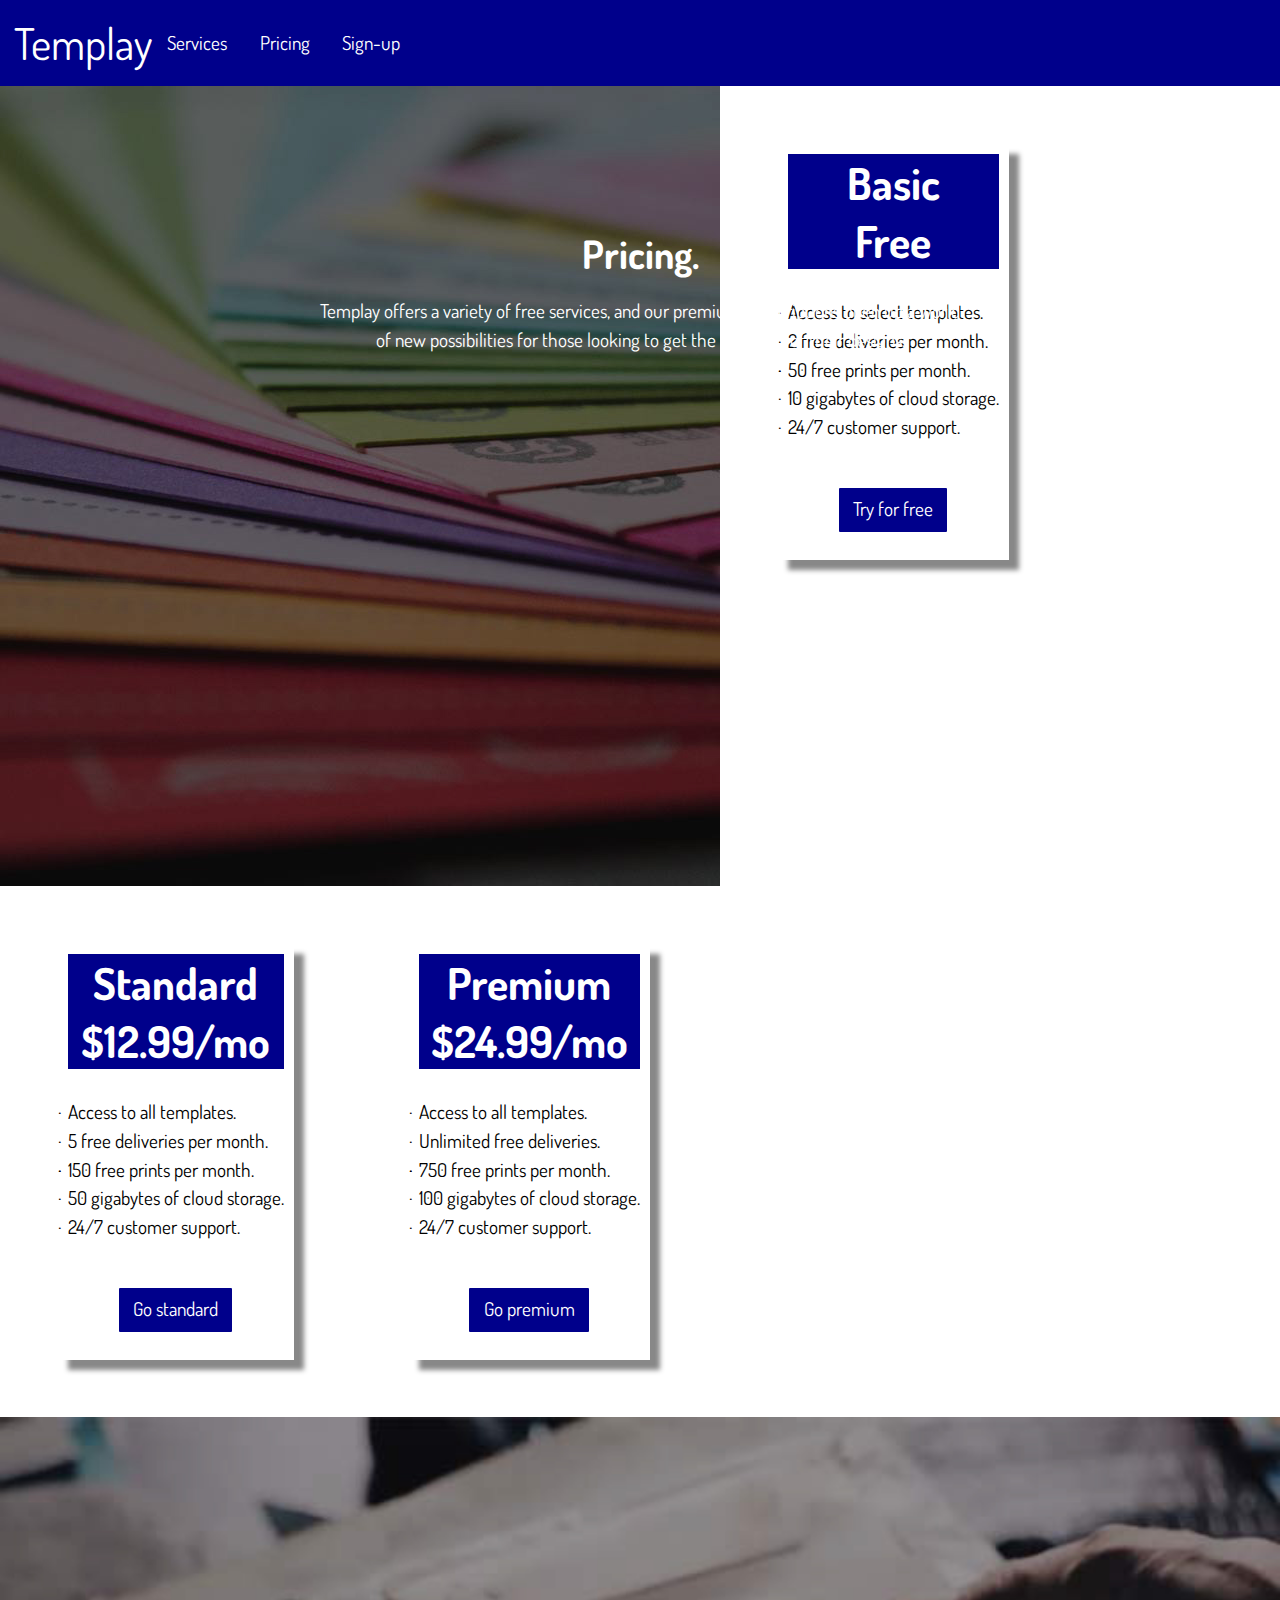
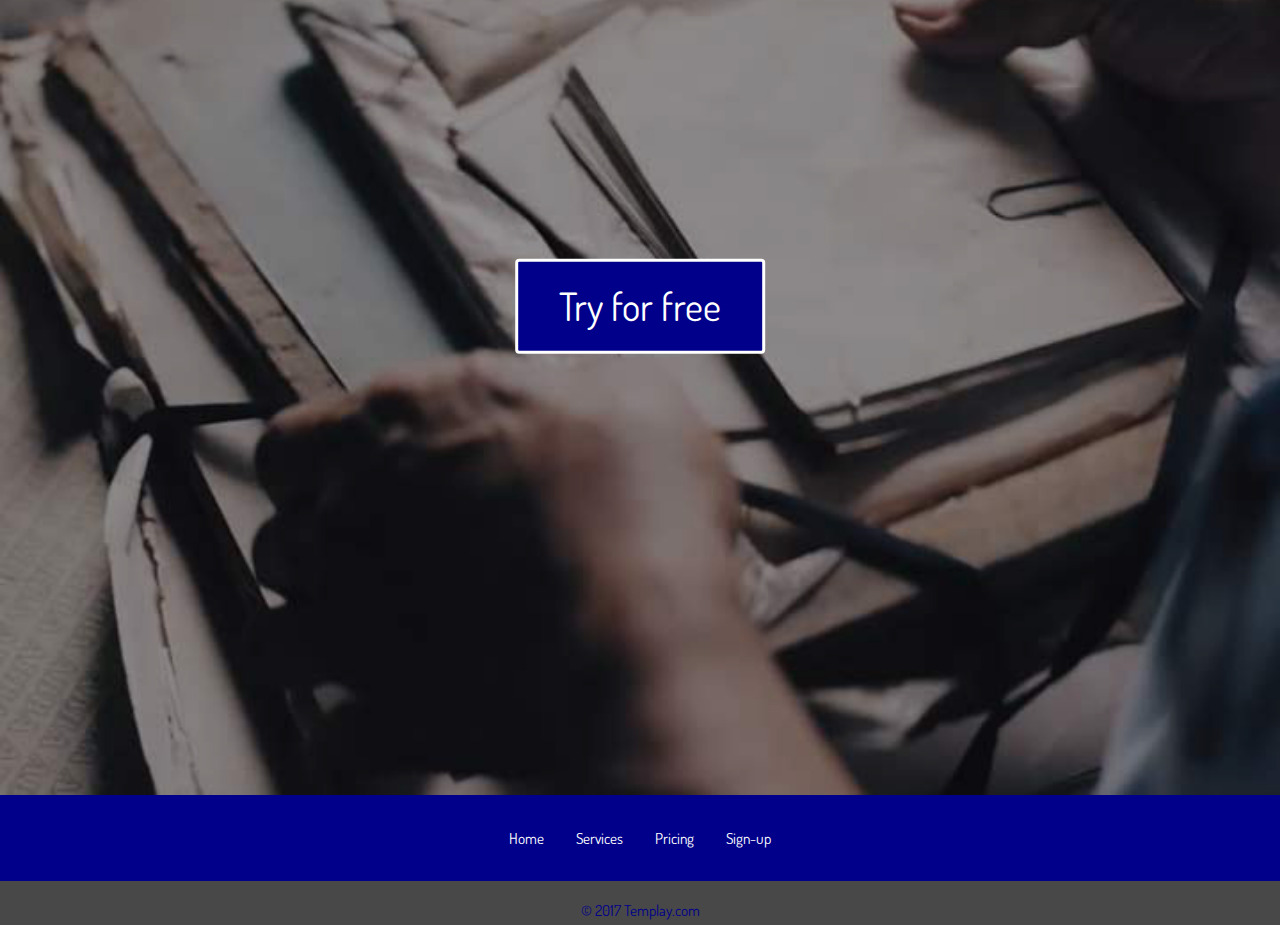
==== commit 3c55fb13: "added pricing cards to pricing page" ====
--- a/pricing.html
+++ b/pricing.html
@@ -25,27 +25,103 @@
     </nav>
   </header>
 
-  <main>
+  <main class="grid">
+    <div class="pad-0">
+      <img class="img-flex relative" src="images/pricing-banner-small.jpg" alt="">
+      <div class="unit absolute pin-center text-center height-half">
+        <h1 class="banner-text push-1-2 zetta bold">Pricing.</h1>
+        <p class="banner-text">Templay offers a variety of free services, and our premium subscriptions open up a world of new possibilities for those looking to get the most out of their designs.</p>
+      </div>
+    </div>
+
+    <div class="island-2">
+      <article class="article card grid center-content pad-t-2 push-2 xs-1">
+        <div class="unit xs-1">
+          <h2 class="yotta text-center masthead push-0">Basic</h2>
+          <h3 class="yotta text-center masthead">Free</h3>
+        </div>
+        <div class="unit xs-1">
+          <ul>
+            <li>Access to select templates.</li>
+            <li>2 free deliveries per month.<li>
+            <li>50 free prints per month.</li>
+            <li>10 gigabytes of cloud storage.</li>
+            <li>24/7 customer support.</li>
+          </ul>
+          <div class="island-1-2 center-content">
+            <div class="unit">
+              <a class="btn" href="sign-up.html">Try for free</a>
+            </div>
+          </div>
+        </div>
+      </article>
+    </div>
+
+    <div class="island-2">
+      <article class="article card grid center-content pad-t-2 push-2 xs-1">
+        <div class="unit xs-1">
+          <h2 class="yotta text-center masthead push-0">Standard</h2>
+          <h3 class="yotta text-center masthead">$12.99/mo</h3>
+        </div>
+        <div class="unit xs-1">
+          <ul>
+            <li>Access to all templates.</li>
+            <li>5 free deliveries per month.<li>
+            <li>150 free prints per month.</li>
+            <li>50 gigabytes of cloud storage.</li>
+            <li>24/7 customer support.</li>
+          </ul>
+          <div class="island-1-2 center-content">
+            <div class="unit">
+              <a class="btn" href="sign-up.html">Go standard</a>
+            </div>
+          </div>
+        </div>
+      </article>
+    </div>
+
+    <div class="island-2">
+      <article class="article card grid center-content pad-t-2 push-2 xs-1">
+        <div class="unit xs-1">
+          <h2 class="yotta text-center masthead push-0">Premium</h2>
+          <h3 class="yotta text-center masthead">$24.99/mo</h3>
+        </div>
+        <div class="unit xs-1">
+          <ul>
+            <li>Access to all templates.</li>
+            <li>Unlimited free deliveries.<li>
+            <li>750 free prints per month.</li>
+            <li>100 gigabytes of cloud storage.</li>
+            <li>24/7 customer support.</li>
+          </ul>
+          <div class="island-1-2 center-content">
+            <div class="unit">
+              <a class="btn" href="sign-up.html">Go premium</a>
+            </div>
+          </div>
+        </div>
+      </article>
+    </div>
 
   </main>
 
-  <footer>
-    <div class="relative">
-      <img class="img-flex" src="images/bottom-banner-small.jpg" alt="">
-      <a class="btn absolute pin-center zetta button-width text-center" href="sign-up.html">Try for free</a>
-    </div>
-    <div class="grid bot-nav pad-t center-content">
-      <ul class="unit list-group inline">
-        <li class="inline halign-middle gutter-1-2"><a href="index.html">Home</a></li>
-        <li class="inline halign-middle gutter-1-2"><a href="tour.html">Services</a></li>
-        <li class="inline halign-middle gutter-1-2"><a href="pricing.html">Pricing</a></li>
-        <li class="inline halign-middle gutter-1-2"><a href="sign-up.html">Sign-up</a></li>
-      </ul>
-    </div>
-    <div class="copyright center-content pad-0">
-      <p class="micro push-0 pad-t-1-2">&copy; 2017 Templay.com</p>
-    </div>
-  </footer>
+    <footer>
+      <div class="relative">
+        <img class="img-flex" src="images/bottom-banner-small.jpg" alt="">
+        <a class="unit btn absolute pin-center zetta button-width text-center" href="sign-up.html">Try for free</a>
+      </div>
+      <div class="grid bot-nav pad-t center-content">
+        <ul class="unit list-group inline micro">
+          <li class="inline halign-middle gutter-1-2"><a href="index.html">Home</a></li>
+          <li class="inline halign-middle gutter-1-2"><a href="tour.html">Services</a></li>
+          <li class="inline halign-middle gutter-1-2"><a href="pricing.html">Pricing</a></li>
+          <li class="inline halign-middle gutter-1-2"><a href="sign-up.html">Sign-up</a></li>
+        </ul>
+      </div>
+      <div class="copyright center-content pad-0">
+        <p class="unit micro push-0 pad-t-1-2">&copy; 2017 Templay.com</p>
+      </div>
+    </footer>
 
-</body>
-</html>
+  </body>
+  </html>
--- a/css/main.css
+++ b/css/main.css
@@ -1,5 +1,5 @@
 html {
-  font-family: "Dosis", sans-serif;
+  font-family: Dosis, sans-serif;
 }
 
 h1 {
@@ -17,7 +17,7 @@
 }
 
 .button-width {
-  min-width: 10rem;
+  min-width: 13rem;
 }
 
 header {
@@ -66,3 +66,10 @@
 .darkbox {
   background-color: silver;
 }
+
+.article {
+  display: block;
+  margin: auto;
+  box-shadow: 10px 10px 5px #888888;
+  padding: 10px;
+}
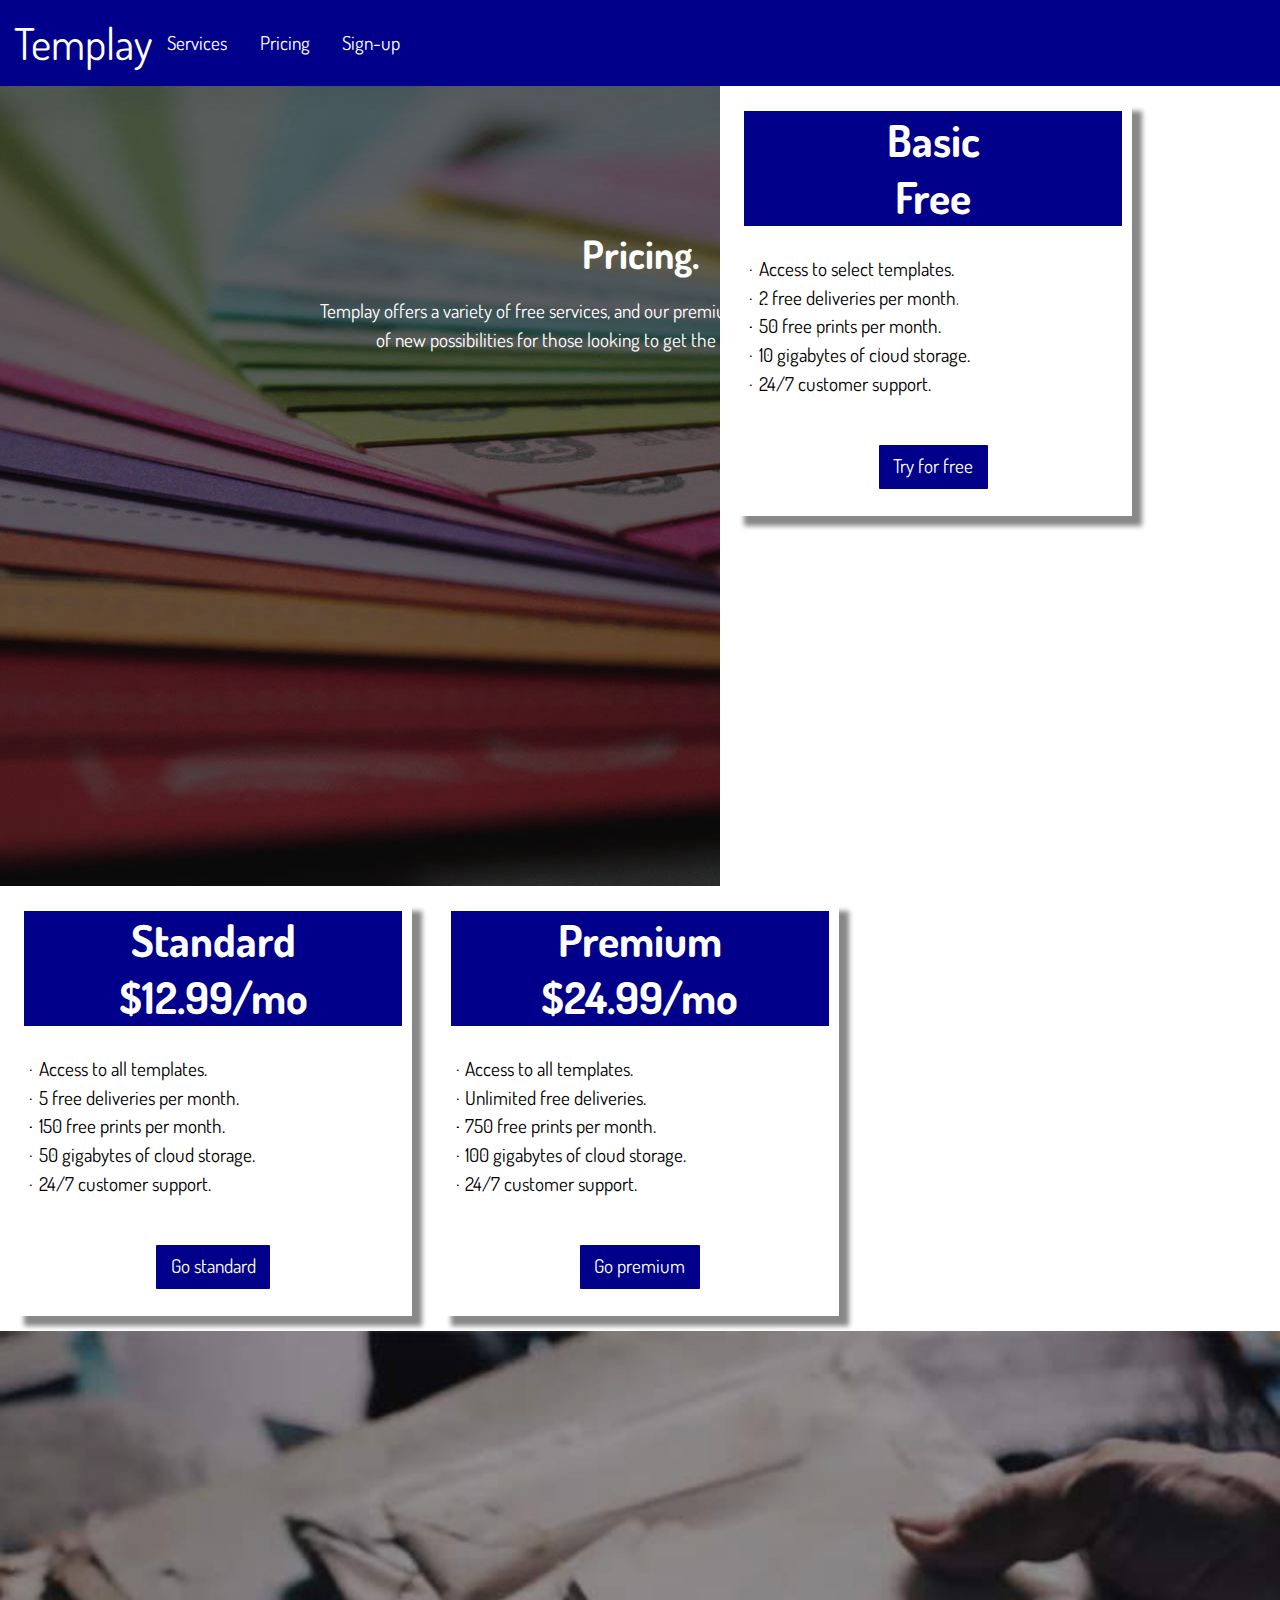
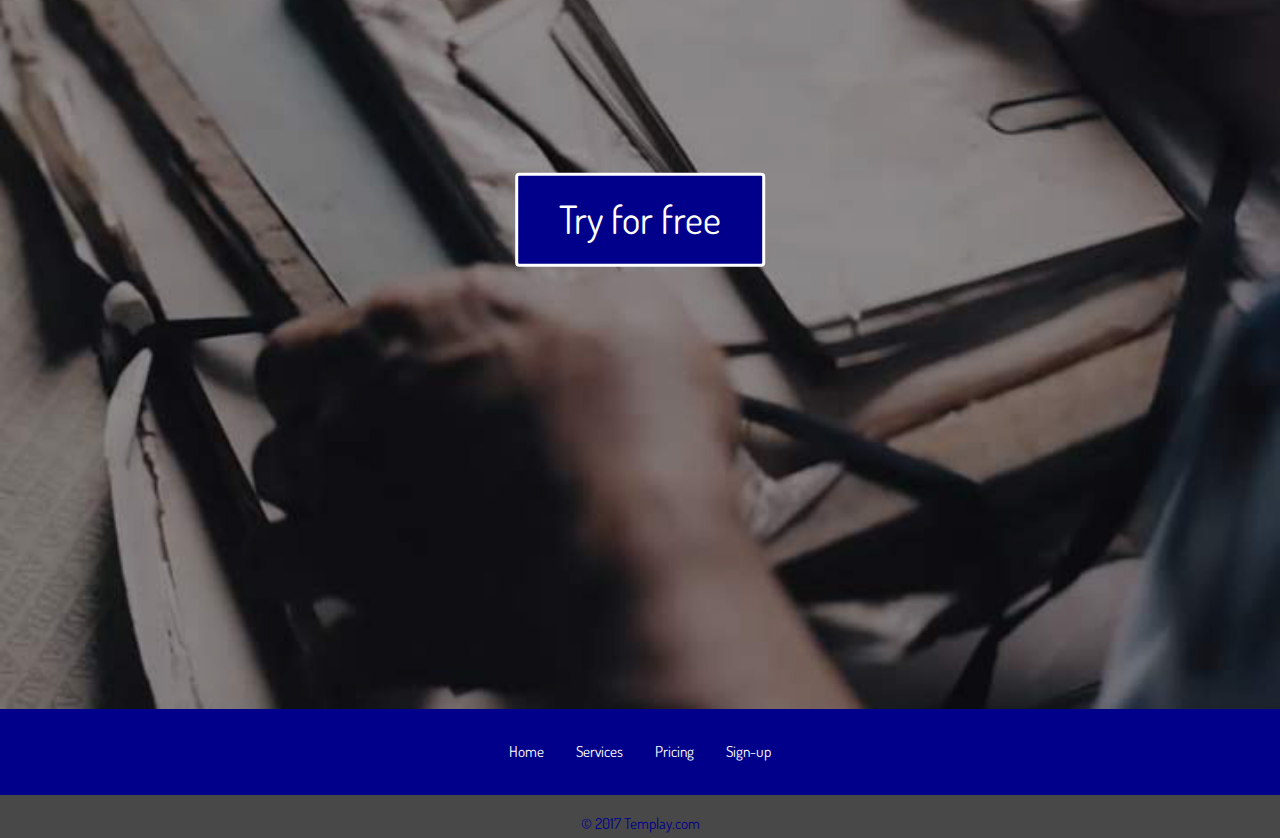
==== commit 78b57be5: "fixed cards and started adding mq sizing" ====
--- a/pricing.html
+++ b/pricing.html
@@ -34,14 +34,14 @@
       </div>
     </div>
 
-    <div class="island-2">
+    <div class="island-1-2 xs-1 s-1 m-1 l-1-3 xl-1-3">
       <article class="article card grid center-content pad-t-2 push-2 xs-1">
         <div class="unit xs-1">
           <h2 class="yotta text-center masthead push-0">Basic</h2>
           <h3 class="yotta text-center masthead">Free</h3>
         </div>
         <div class="unit xs-1">
-          <ul>
+          <ul class="gutter-1-2">
             <li>Access to select templates.</li>
             <li>2 free deliveries per month.<li>
             <li>50 free prints per month.</li>
@@ -57,14 +57,14 @@
       </article>
     </div>
 
-    <div class="island-2">
+    <div class="island-1-2 xs-1 s-1 m-1 l-1-3 xl-1-3">
       <article class="article card grid center-content pad-t-2 push-2 xs-1">
         <div class="unit xs-1">
           <h2 class="yotta text-center masthead push-0">Standard</h2>
           <h3 class="yotta text-center masthead">$12.99/mo</h3>
         </div>
         <div class="unit xs-1">
-          <ul>
+          <ul class="gutter-1-2">
             <li>Access to all templates.</li>
             <li>5 free deliveries per month.<li>
             <li>150 free prints per month.</li>
@@ -80,14 +80,14 @@
       </article>
     </div>
 
-    <div class="island-2">
+    <div class="island-1-2 xs-1 s-1 m-1 l-1-3 xl-1-3">
       <article class="article card grid center-content pad-t-2 push-2 xs-1">
         <div class="unit xs-1">
           <h2 class="yotta text-center masthead push-0">Premium</h2>
           <h3 class="yotta text-center masthead">$24.99/mo</h3>
         </div>
         <div class="unit xs-1">
-          <ul>
+          <ul class="gutter-1-2">
             <li>Access to all templates.</li>
             <li>Unlimited free deliveries.<li>
             <li>750 free prints per month.</li>
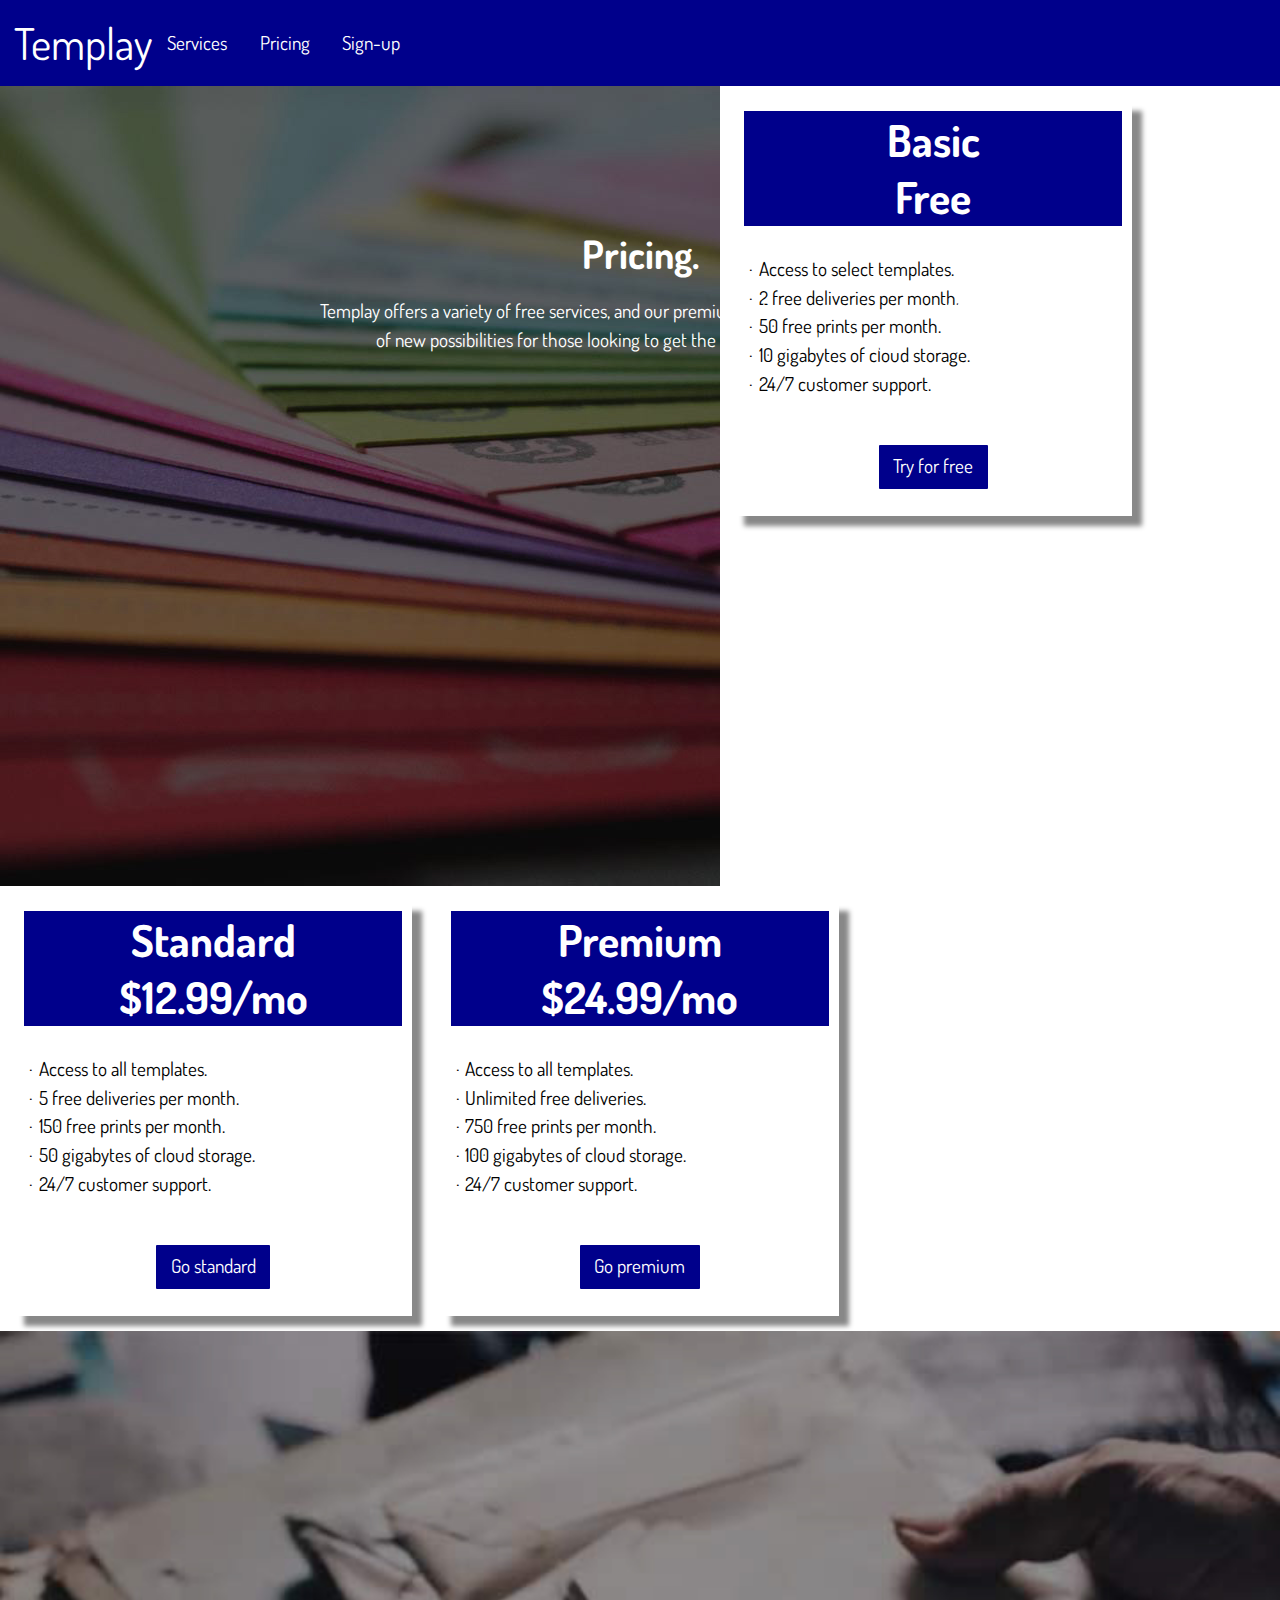
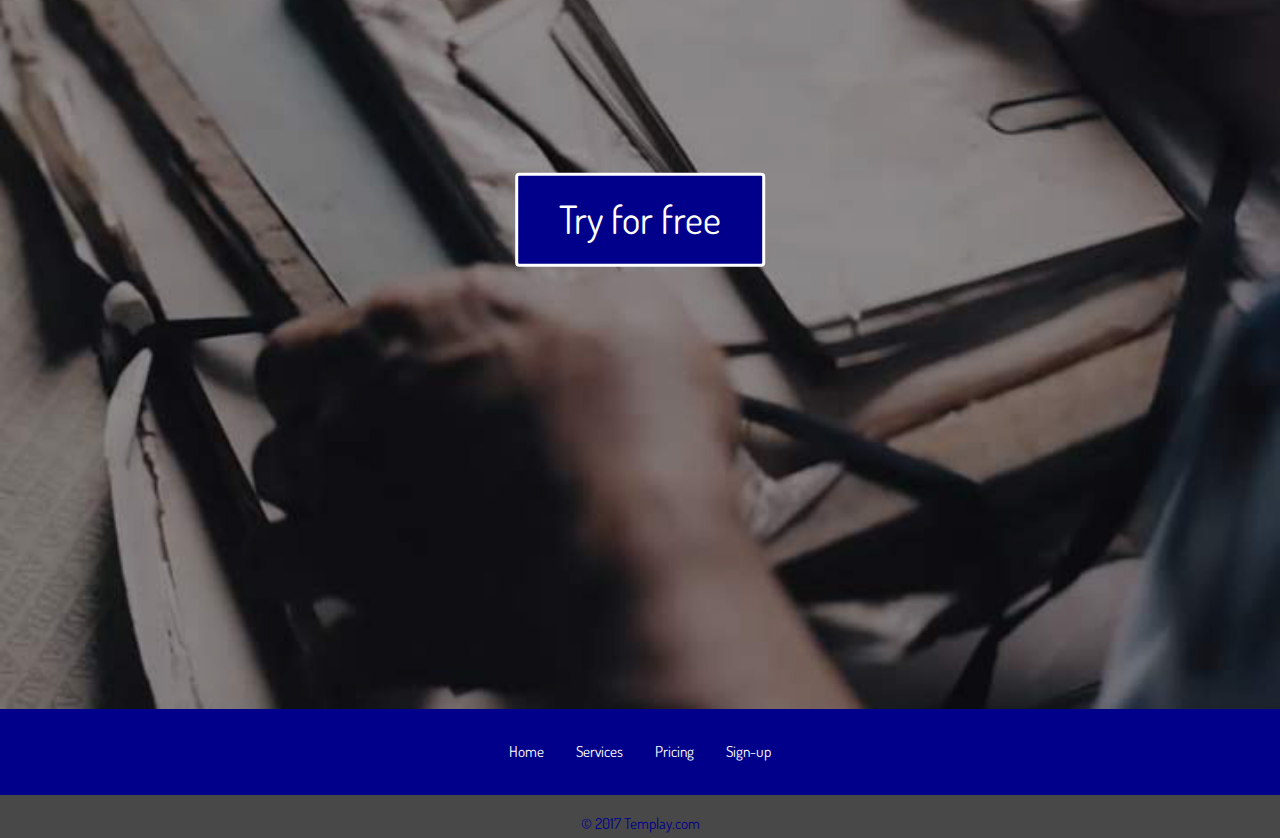
==== commit abd37fe1: "Added mq sizes for index.html" ====
--- a/pricing.html
+++ b/pricing.html
@@ -11,6 +11,7 @@
   <link href="css/type.css" rel="stylesheet">
   <link href="css/main.css" rel="stylesheet">
   <link href="https://fonts.googleapis.com/css?family=Dosis:400,600" rel="stylesheet">
+  
 </head>
 <body>
 
@@ -43,7 +44,7 @@
         <div class="unit xs-1">
           <ul class="gutter-1-2">
             <li>Access to select templates.</li>
-            <li>2 free deliveries per month.<li>
+            <li>2 free deliveries per month.</li>
             <li>50 free prints per month.</li>
             <li>10 gigabytes of cloud storage.</li>
             <li>24/7 customer support.</li>
@@ -66,7 +67,7 @@
         <div class="unit xs-1">
           <ul class="gutter-1-2">
             <li>Access to all templates.</li>
-            <li>5 free deliveries per month.<li>
+            <li>5 free deliveries per month.</li>
             <li>150 free prints per month.</li>
             <li>50 gigabytes of cloud storage.</li>
             <li>24/7 customer support.</li>
@@ -89,7 +90,7 @@
         <div class="unit xs-1">
           <ul class="gutter-1-2">
             <li>Access to all templates.</li>
-            <li>Unlimited free deliveries.<li>
+            <li>Unlimited free deliveries.</li>
             <li>750 free prints per month.</li>
             <li>100 gigabytes of cloud storage.</li>
             <li>24/7 customer support.</li>
@@ -105,23 +106,23 @@
 
   </main>
 
-    <footer>
-      <div class="relative">
-        <img class="img-flex" src="images/bottom-banner-small.jpg" alt="">
-        <a class="unit btn absolute pin-center zetta button-width text-center" href="sign-up.html">Try for free</a>
-      </div>
-      <div class="grid bot-nav pad-t center-content">
-        <ul class="unit list-group inline micro">
-          <li class="inline halign-middle gutter-1-2"><a href="index.html">Home</a></li>
-          <li class="inline halign-middle gutter-1-2"><a href="tour.html">Services</a></li>
-          <li class="inline halign-middle gutter-1-2"><a href="pricing.html">Pricing</a></li>
-          <li class="inline halign-middle gutter-1-2"><a href="sign-up.html">Sign-up</a></li>
-        </ul>
-      </div>
-      <div class="copyright center-content pad-0">
-        <p class="unit micro push-0 pad-t-1-2">&copy; 2017 Templay.com</p>
-      </div>
-    </footer>
+  <footer>
+    <div class="relative">
+      <img class="img-flex" src="images/bottom-banner-small.jpg" alt="">
+      <a class="unit btn absolute pin-center zetta button-width text-center" href="sign-up.html">Try for free</a>
+    </div>
+    <div class="grid bot-nav pad-t center-content">
+      <ul class="unit list-group inline micro">
+        <li class="inline halign-middle gutter-1-2"><a href="index.html">Home</a></li>
+        <li class="inline halign-middle gutter-1-2"><a href="tour.html">Services</a></li>
+        <li class="inline halign-middle gutter-1-2"><a href="pricing.html">Pricing</a></li>
+        <li class="inline halign-middle gutter-1-2"><a href="sign-up.html">Sign-up</a></li>
+      </ul>
+    </div>
+    <div class="copyright center-content pad-0">
+      <p class="unit micro push-0 pad-t-1-2">&copy; 2017 Templay.com</p>
+    </div>
+  </footer>
 
-  </body>
-  </html>
+</body>
+</html>
--- a/css/modules.css
+++ b/css/modules.css
@@ -384,8 +384,8 @@
 
 .no-auto-margins,
 .not-centered {
-  margin-left: 0 !important;
-  margin-right: 0 !important;
+  margin-left: 0;
+  margin-right: 0;
 }
 
 .center-content,
--- a/css/main.css
+++ b/css/main.css
@@ -70,6 +70,30 @@
 .article {
   display: block;
   margin: auto;
-  box-shadow: 10px 10px 5px #888888;
+  box-shadow: 10px 10px 5px #888;
   padding: 10px;
 }
+
+@media only screen and (min-width: 25em) {
+
+
+
+}
+
+@media only screen and (min-width: 38em) {
+
+
+
+}
+
+@media only screen and (min-width: 60em) {
+
+
+
+}
+
+@media only screen and (min-width: 90em) {
+
+
+
+}
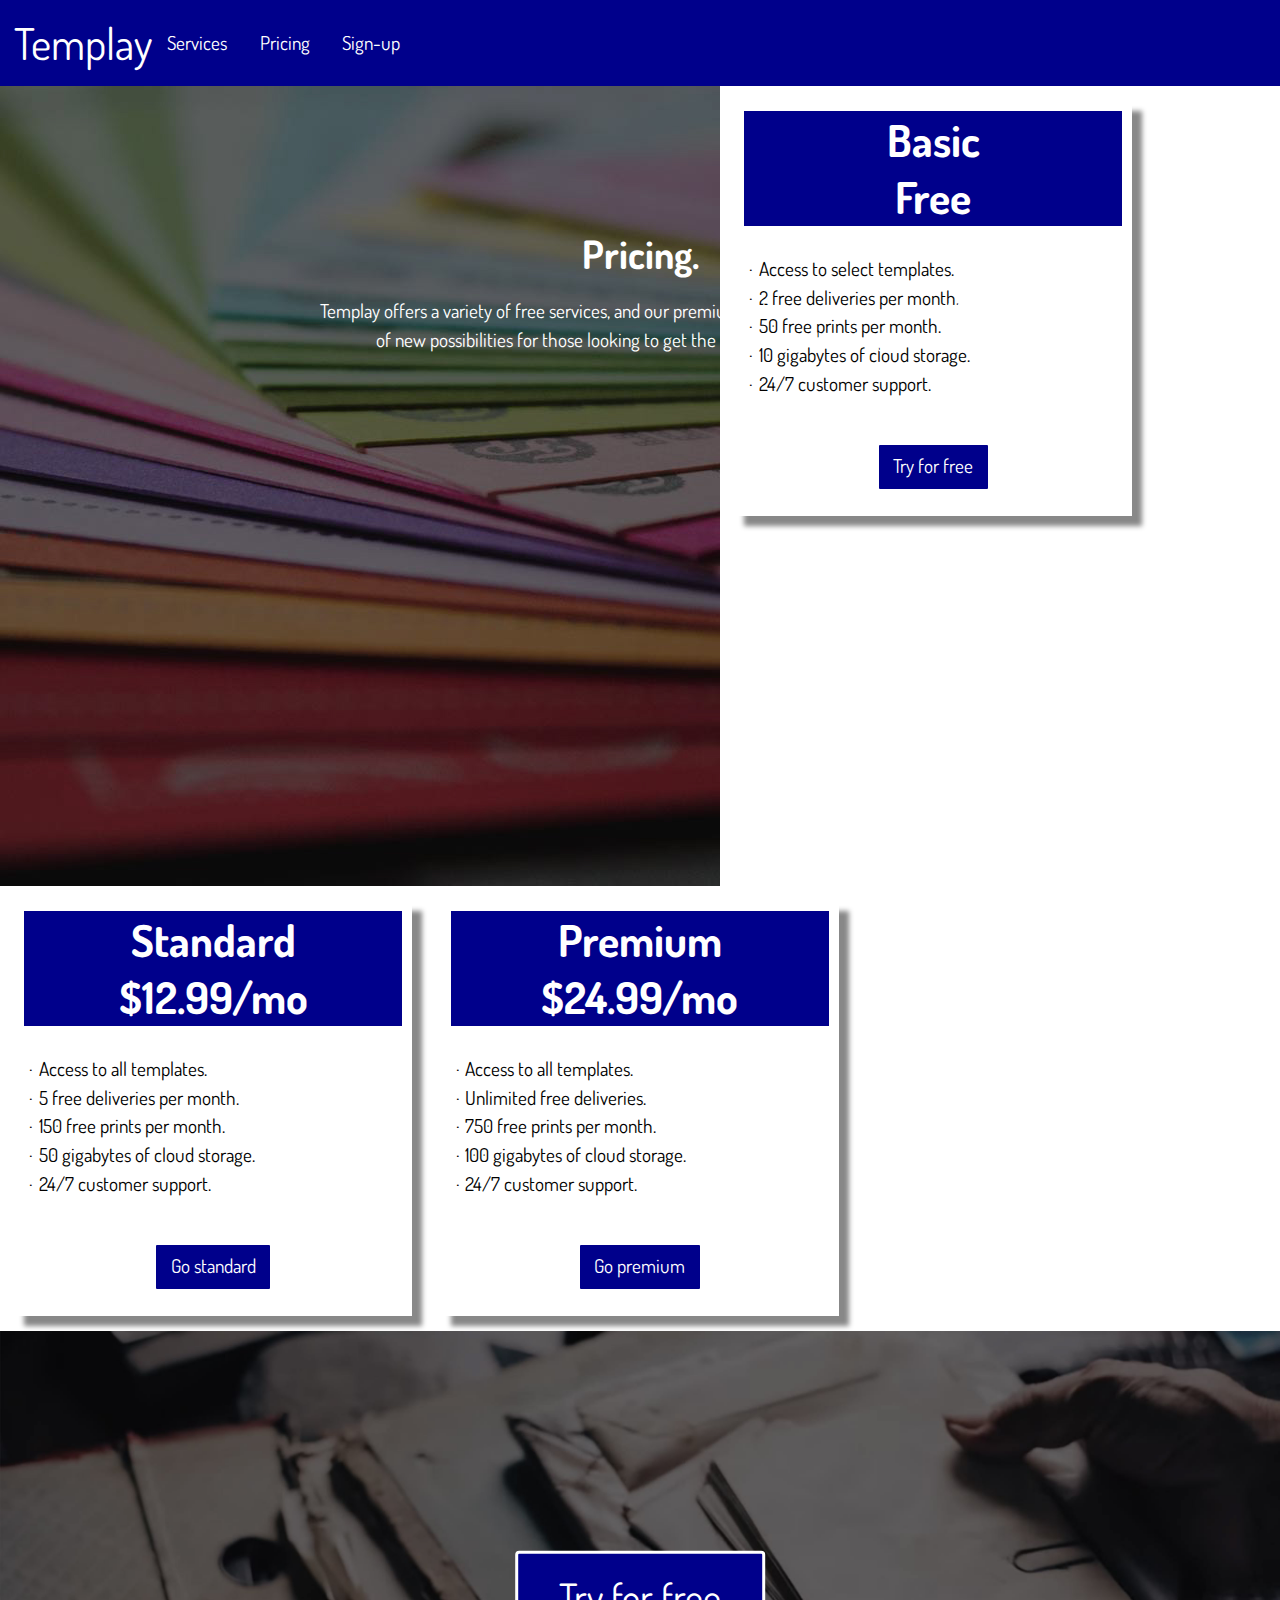
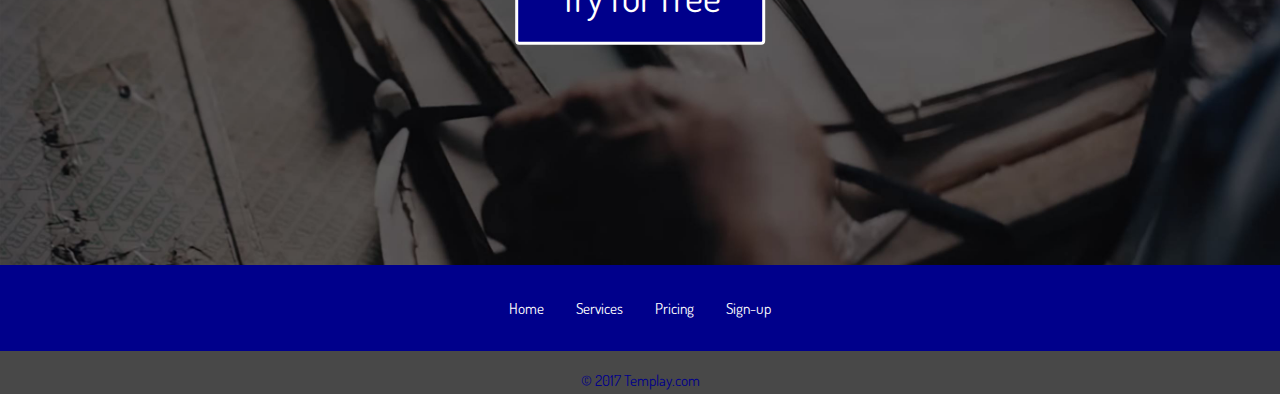
==== commit 6791c6fd: "added mq sizing to tour page" ====
--- a/pricing.html
+++ b/pricing.html
@@ -11,7 +11,7 @@
   <link href="css/type.css" rel="stylesheet">
   <link href="css/main.css" rel="stylesheet">
   <link href="https://fonts.googleapis.com/css?family=Dosis:400,600" rel="stylesheet">
-  
+
 </head>
 <body>
 
@@ -108,8 +108,9 @@
 
   <footer>
     <div class="relative">
-      <img class="img-flex" src="images/bottom-banner-small.jpg" alt="">
-      <a class="unit btn absolute pin-center zetta button-width text-center" href="sign-up.html">Try for free</a>
+      <img class="img-flex small-hide" src="images/bottom-banner-small.jpg" alt="">
+      <img class="img-flex lrg-hide" src="images/bottom-banner-lrg.jpg" alt="">
+      <a class="btn absolute pin-center zetta button-width text-center" href="sign-up.html">Try for free</a>
     </div>
     <div class="grid bot-nav pad-t center-content">
       <ul class="unit list-group inline micro">
@@ -120,7 +121,7 @@
       </ul>
     </div>
     <div class="copyright center-content pad-0">
-      <p class="unit micro push-0 pad-t-1-2">&copy; 2017 Templay.com</p>
+      <p class="micro push-0 pad-t-1-2">&copy; 2017 Templay.com</p>
     </div>
   </footer>
 
--- a/css/main.css
+++ b/css/main.css
@@ -74,26 +74,47 @@
   padding: 10px;
 }
 
+.lrg-hide {
+  display: none;
+}
+
 @media only screen and (min-width: 25em) {
 
-
+  .lrg-hide {
+    display: none;
+  }
 
 }
 
 @media only screen and (min-width: 38em) {
 
-
+  .small-hide {
+    display: none;
+  }
+  .lrg-hide {
+    display: block;
+  }
 
 }
 
 @media only screen and (min-width: 60em) {
 
-
+  .small-hide {
+    display: none;
+  }
+  .lrg-hide {
+    display: block;
+  }
 
 }
 
 @media only screen and (min-width: 90em) {
 
-
+  .small-hide {
+    display: none;
+  }
+  .lrg-hide {
+    display: block;
+  }
 
 }
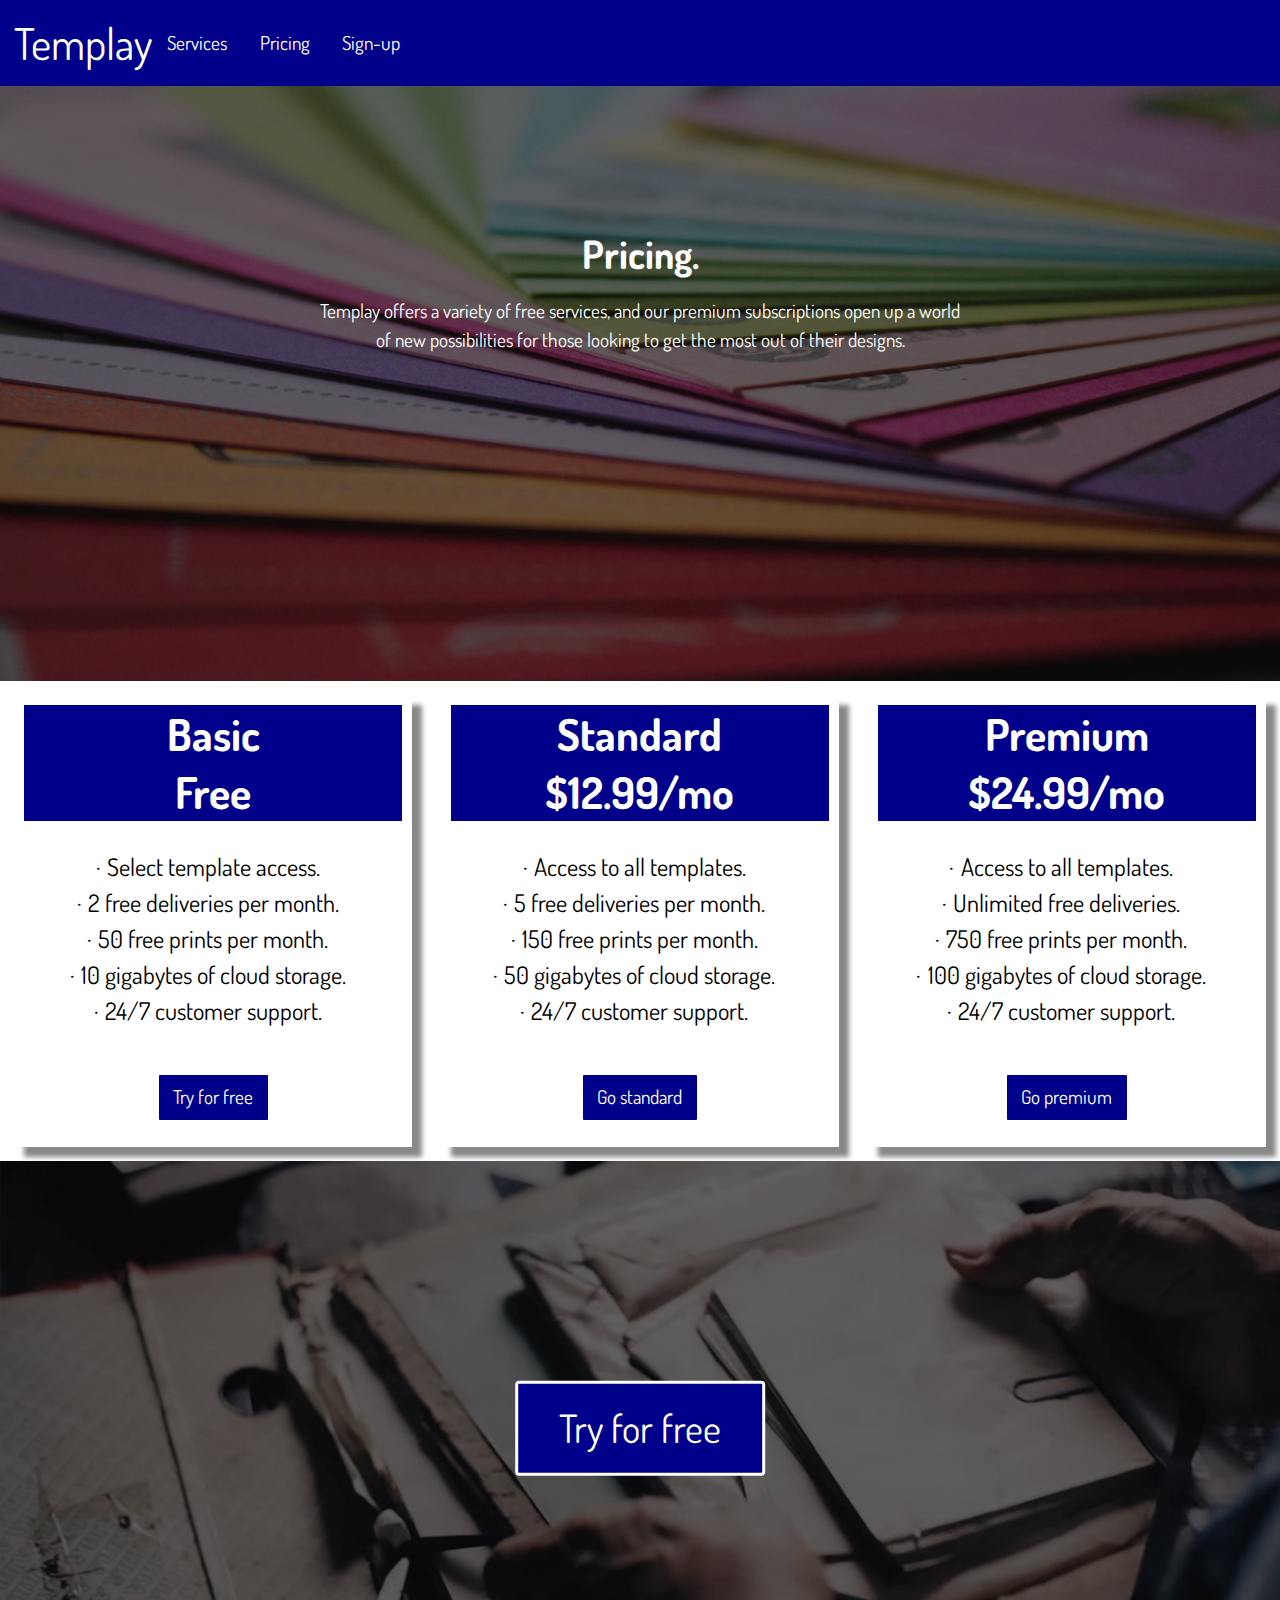
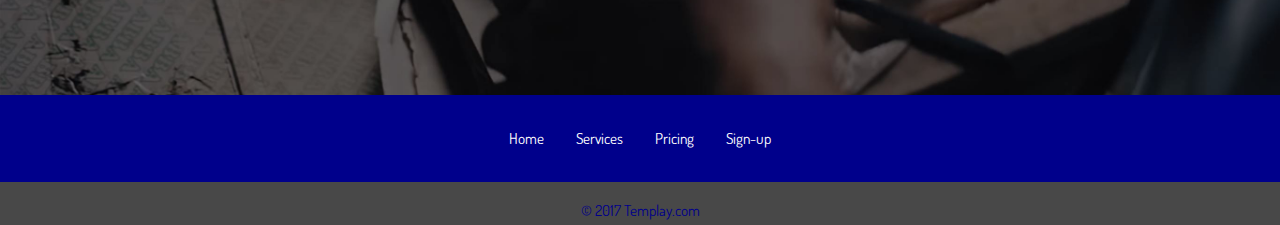
==== commit 14c55d61: "finished the sign-up page" ====
--- a/pricing.html
+++ b/pricing.html
@@ -28,22 +28,23 @@
 
   <main class="grid">
     <div class="pad-0">
-      <img class="img-flex relative" src="images/pricing-banner-small.jpg" alt="">
+      <img class="img-flex relative small-hide" src="images/pricing-banner-small.jpg" alt="">
+      <img class="img-flex relative lrg-hide" src="images/pricing-banner-large.jpg" alt="">
       <div class="unit absolute pin-center text-center height-half">
         <h1 class="banner-text push-1-2 zetta bold">Pricing.</h1>
         <p class="banner-text">Templay offers a variety of free services, and our premium subscriptions open up a world of new possibilities for those looking to get the most out of their designs.</p>
       </div>
     </div>
 
-    <div class="island-1-2 xs-1 s-1 m-1 l-1-3 xl-1-3">
+    <div class="price island-1-2 xs-1 s-1 m-1 l-1-3 xl-1-3">
       <article class="article card grid center-content pad-t-2 push-2 xs-1">
         <div class="unit xs-1">
           <h2 class="yotta text-center masthead push-0">Basic</h2>
           <h3 class="yotta text-center masthead">Free</h3>
         </div>
         <div class="unit xs-1">
-          <ul class="gutter-1-2">
-            <li>Access to select templates.</li>
+          <ul class="gutter-1-2 giga center-content">
+            <li>Select template access.</li>
             <li>2 free deliveries per month.</li>
             <li>50 free prints per month.</li>
             <li>10 gigabytes of cloud storage.</li>
@@ -58,14 +59,14 @@
       </article>
     </div>
 
-    <div class="island-1-2 xs-1 s-1 m-1 l-1-3 xl-1-3">
+    <div class="price island-1-2 xs-1 s-1 m-1 l-1-3 xl-1-3">
       <article class="article card grid center-content pad-t-2 push-2 xs-1">
         <div class="unit xs-1">
           <h2 class="yotta text-center masthead push-0">Standard</h2>
           <h3 class="yotta text-center masthead">$12.99/mo</h3>
         </div>
         <div class="unit xs-1">
-          <ul class="gutter-1-2">
+          <ul class="gutter-1-2 giga center-content">
             <li>Access to all templates.</li>
             <li>5 free deliveries per month.</li>
             <li>150 free prints per month.</li>
@@ -81,14 +82,14 @@
       </article>
     </div>
 
-    <div class="island-1-2 xs-1 s-1 m-1 l-1-3 xl-1-3">
+    <div class="price island-1-2 xs-1 s-1 m-1 l-1-3 xl-1-3">
       <article class="article card grid center-content pad-t-2 push-2 xs-1">
         <div class="unit xs-1">
           <h2 class="yotta text-center masthead push-0">Premium</h2>
           <h3 class="yotta text-center masthead">$24.99/mo</h3>
         </div>
         <div class="unit xs-1">
-          <ul class="gutter-1-2">
+          <ul class="gutter-1-2 giga center-content">
             <li>Access to all templates.</li>
             <li>Unlimited free deliveries.</li>
             <li>750 free prints per month.</li>
--- a/css/main.css
+++ b/css/main.css
@@ -91,6 +91,7 @@
   .small-hide {
     display: none;
   }
+
   .lrg-hide {
     display: block;
   }
@@ -102,6 +103,7 @@
   .small-hide {
     display: none;
   }
+
   .lrg-hide {
     display: block;
   }
@@ -113,6 +115,7 @@
   .small-hide {
     display: none;
   }
+
   .lrg-hide {
     display: block;
   }
